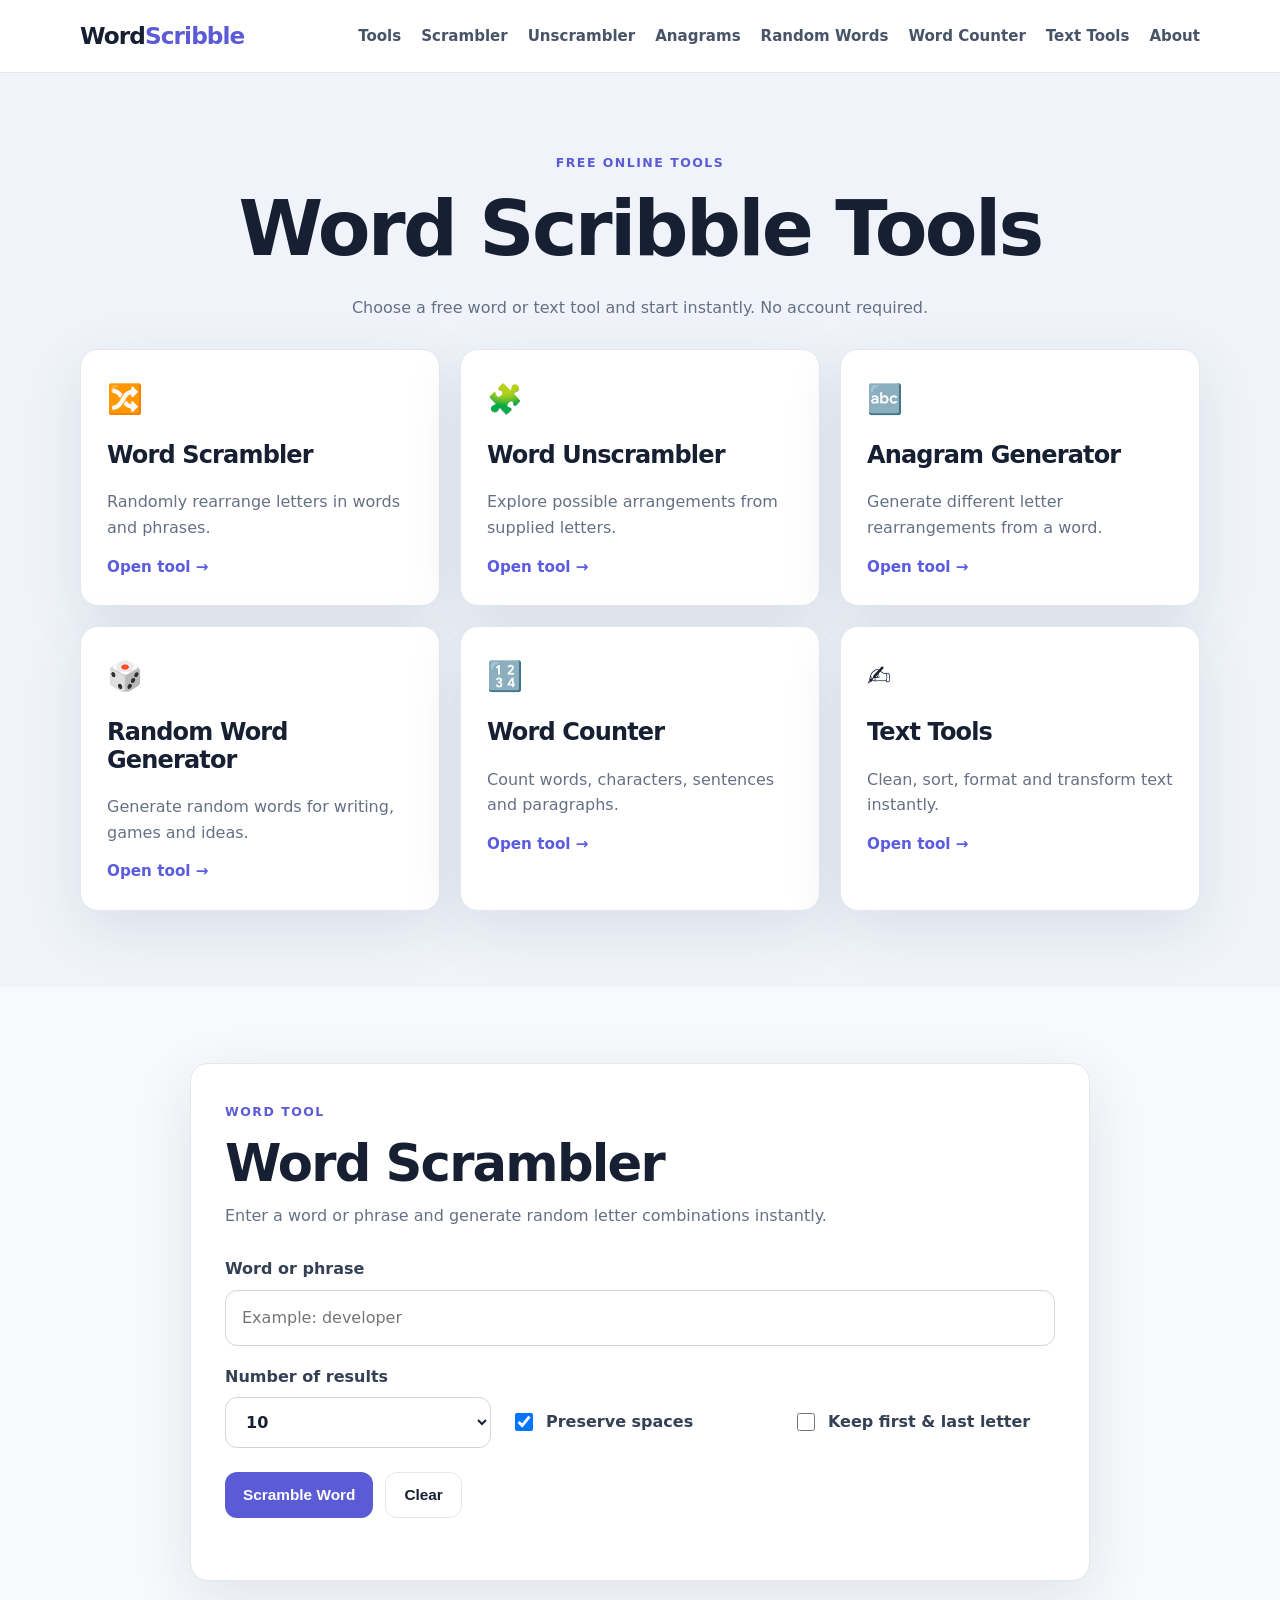
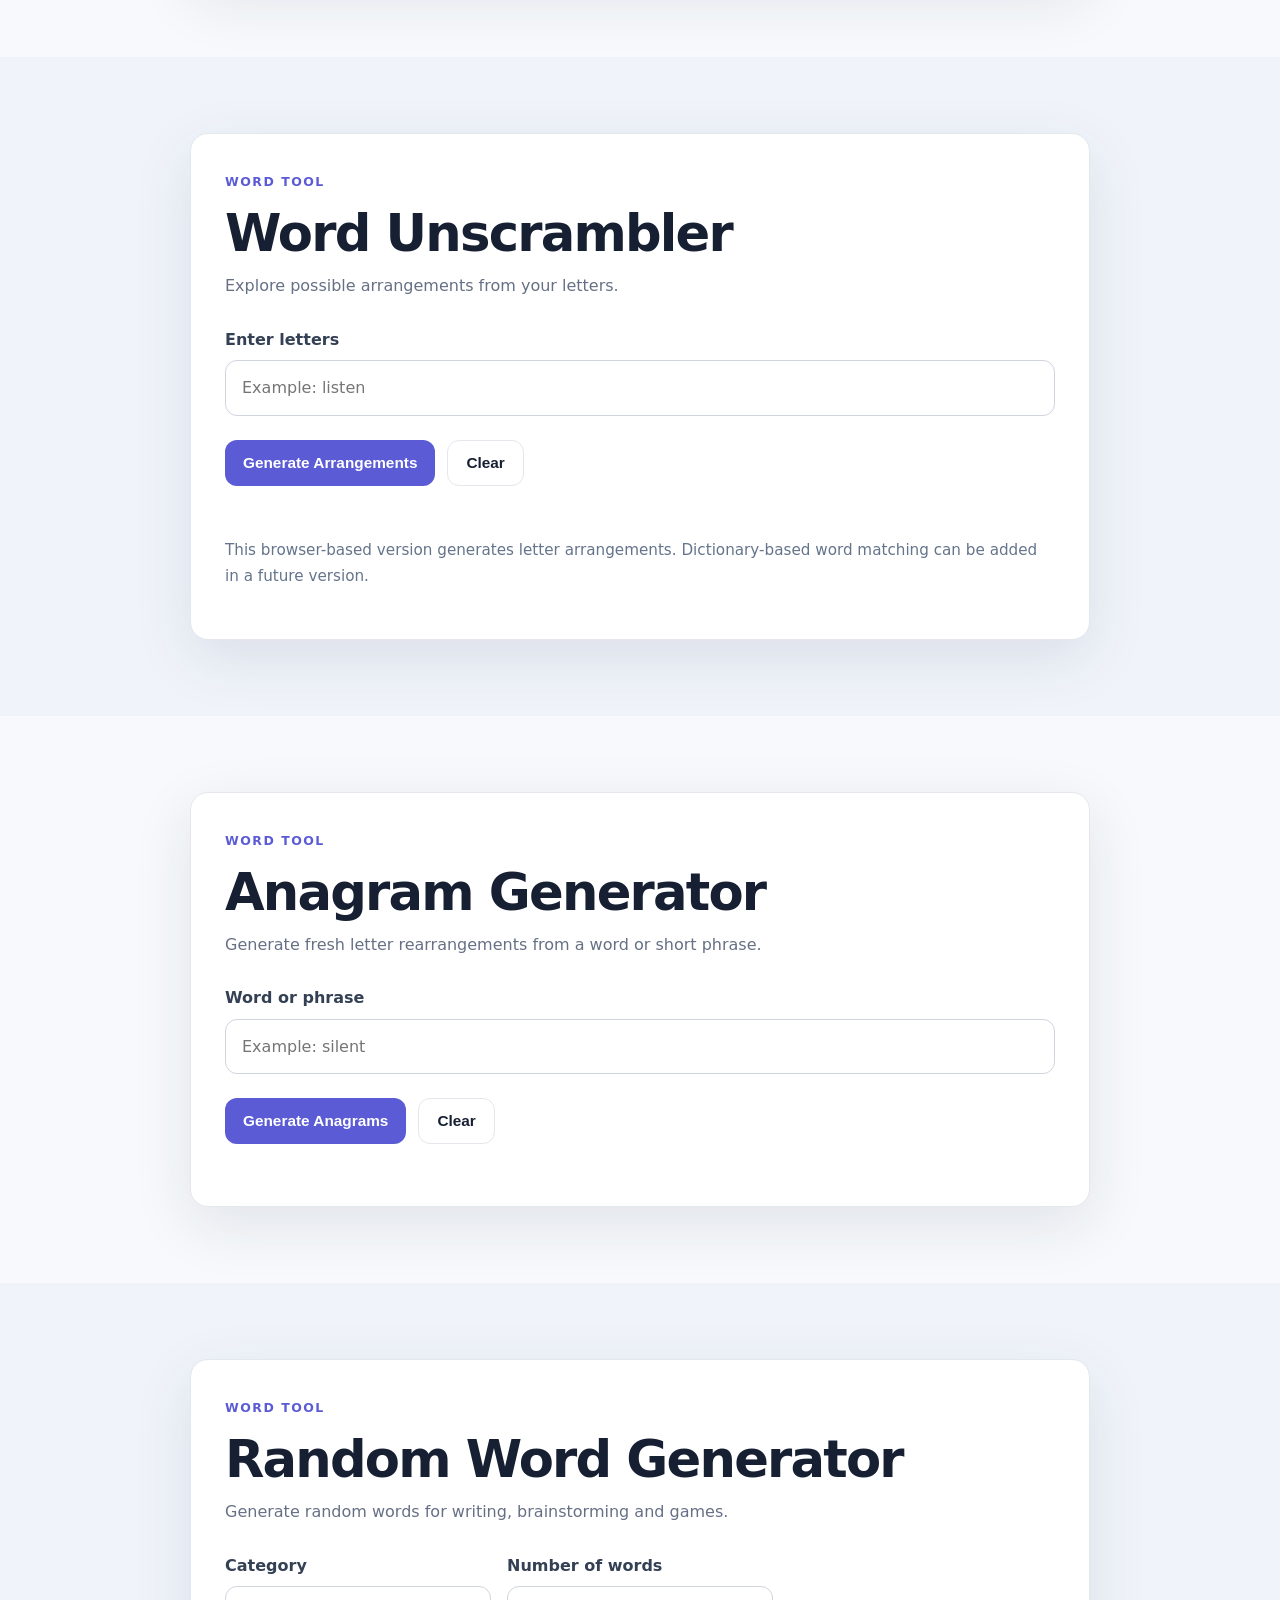
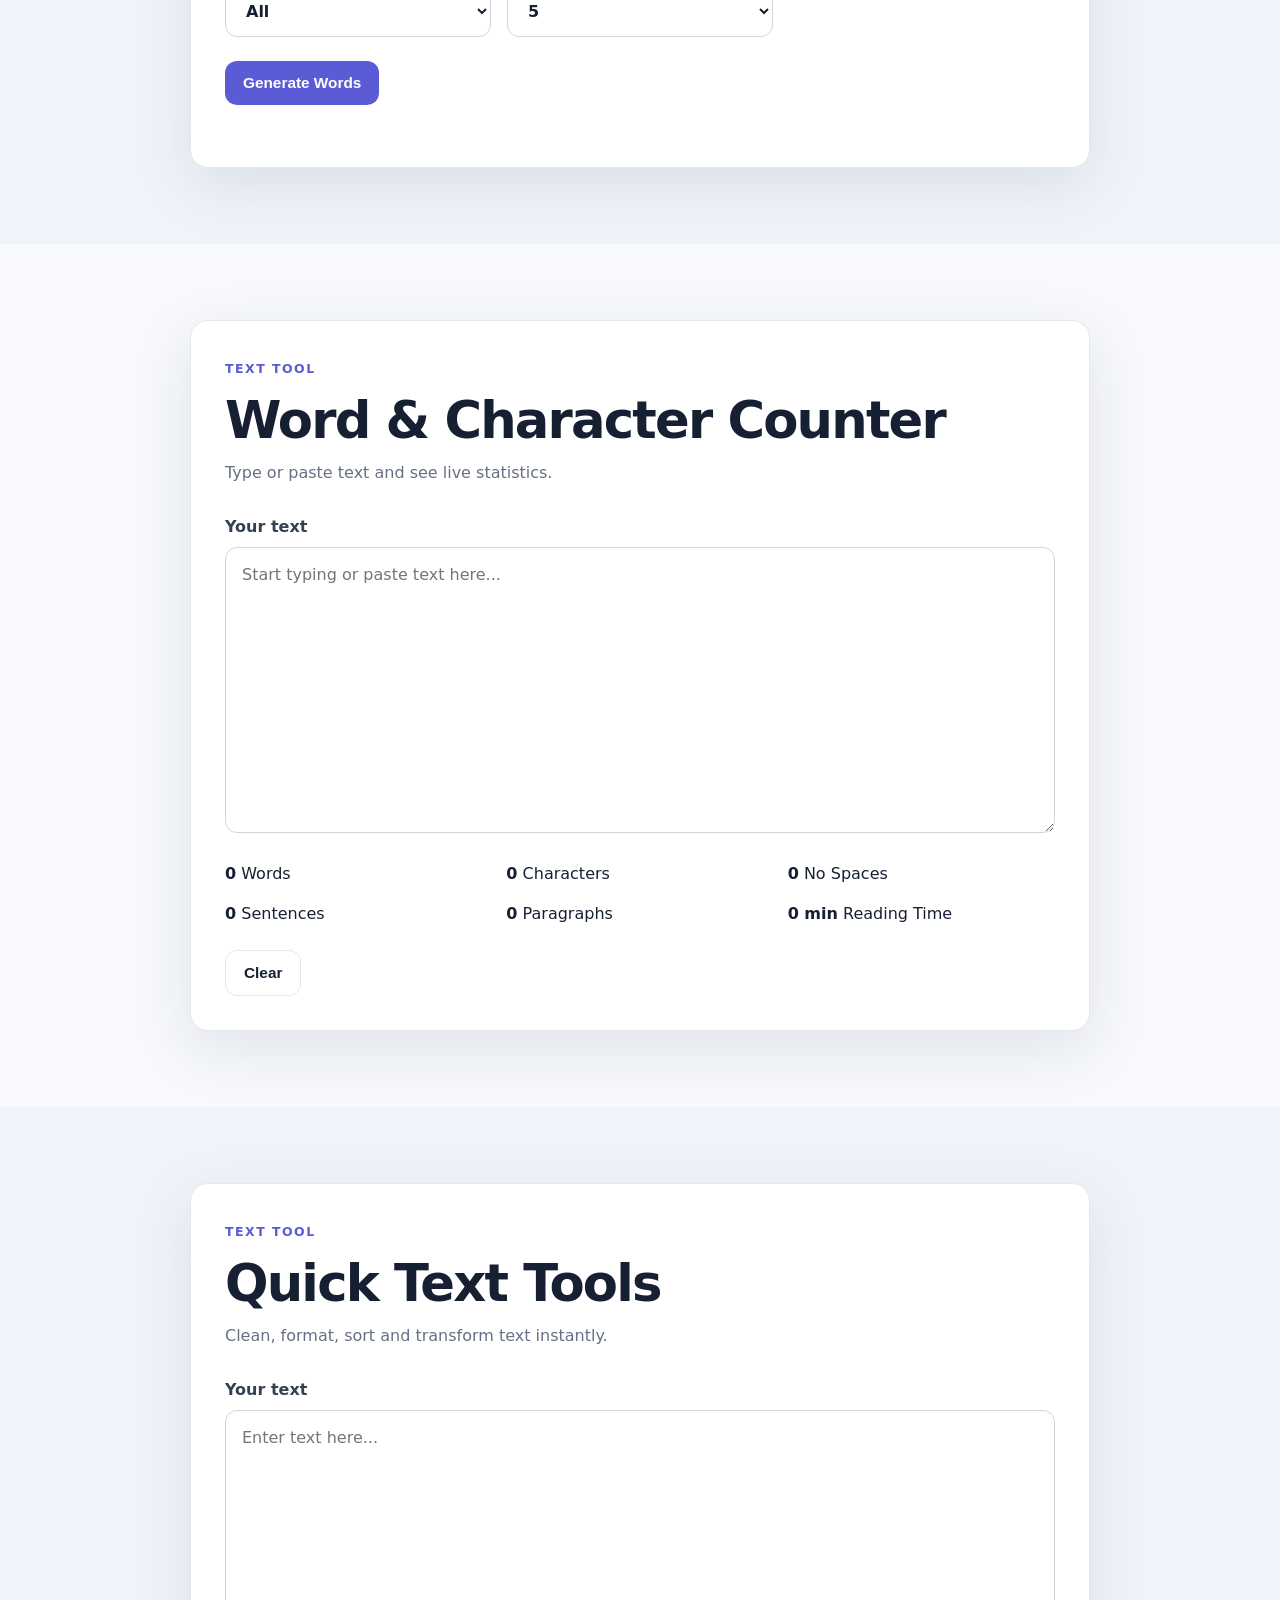
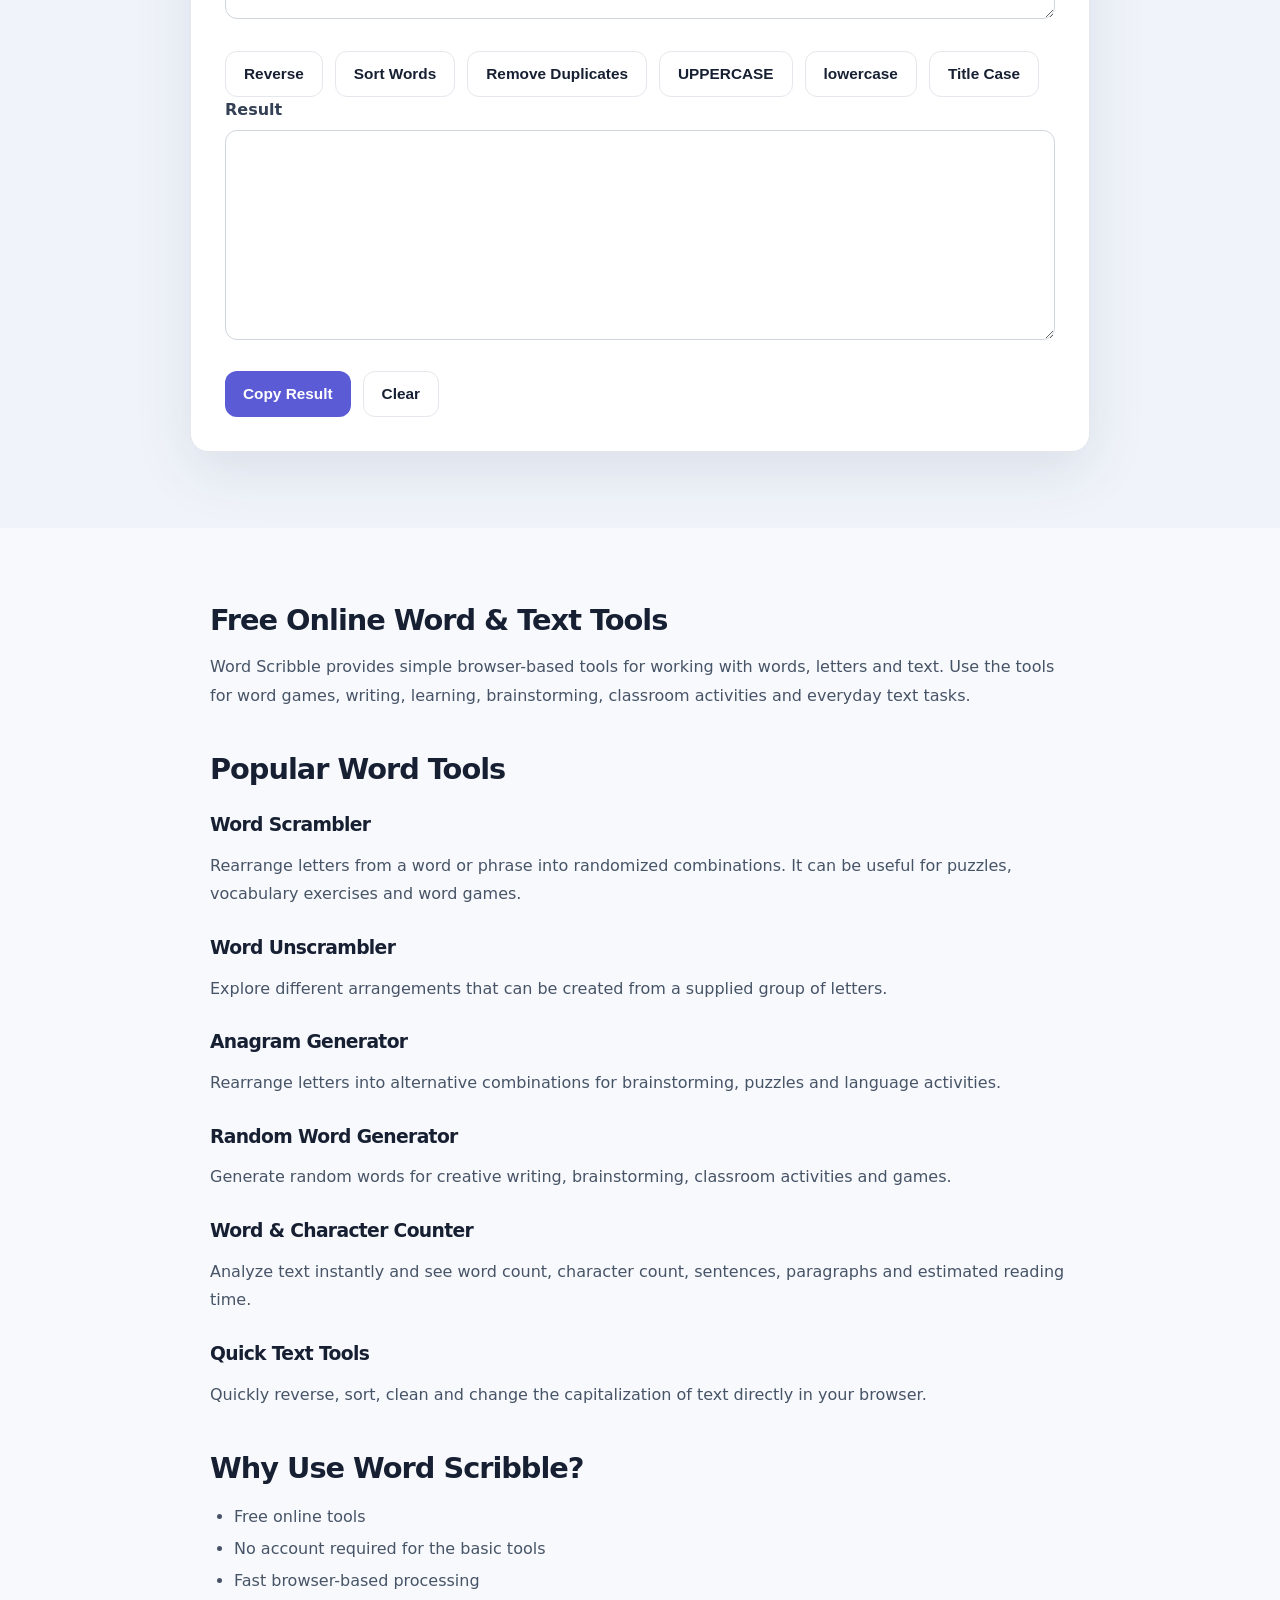
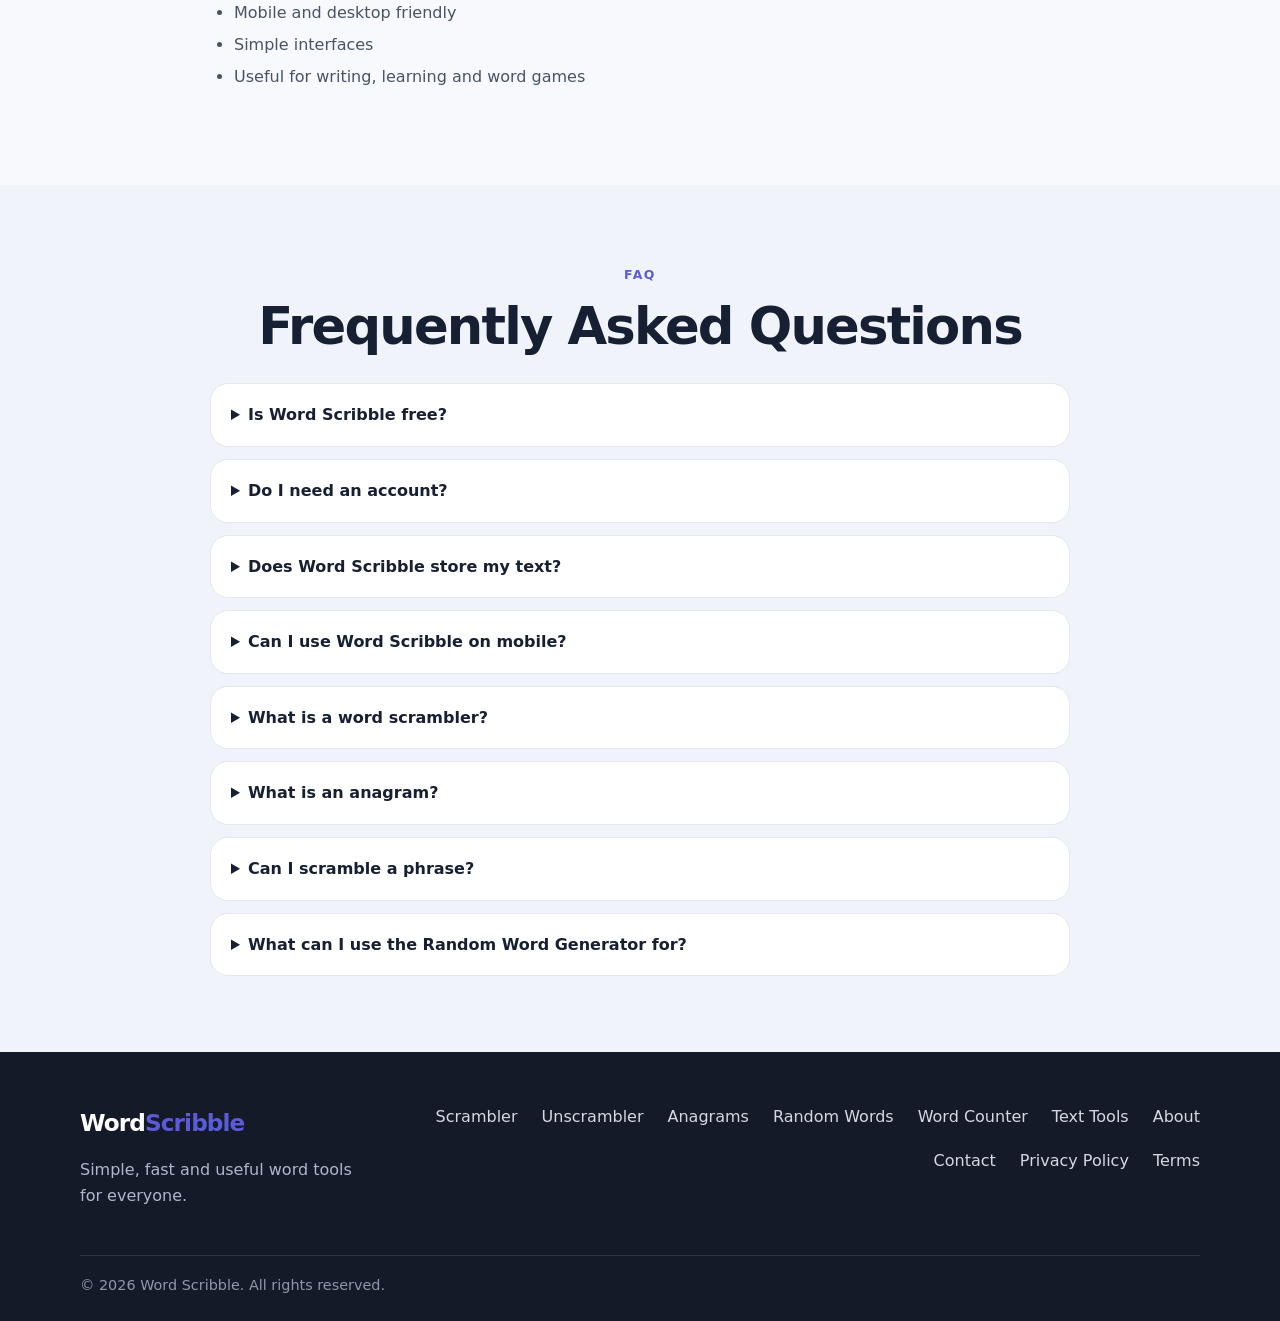
==== index.html @ 3305b9a5 "Update sitemap and SEO URLs" ====
<!DOCTYPE html>
<html lang="en">

<head>
    <meta charset="UTF-8">

    <meta name="viewport"
          content="width=device-width, initial-scale=1.0">

    <title>Word Scribble - Free Online Word & Text Tools</title>

    <meta name="description"
          content="Free online word and text tools including Word Scrambler, Word Unscrambler, Anagram Generator, Random Word Generator, Word Counter and Text Tools.">

    <meta name="keywords"
          content="word scrambler, word unscrambler, anagram generator, random word generator, word counter, character counter, text tools">

    <meta name="robots"
          content="index, follow">

    <link rel="canonical" href="https://wordscribble.pages.dev/about.html">

    <link rel="icon"
          href="assets/favicon.svg"
          type="image/svg+xml">

    <link rel="stylesheet"
          href="style.css">
</head>


<body>


<!-- ================= HEADER ================= -->

<header class="site-header">

    <div class="container nav-wrap">

        <a class="brand"
           href="index.html">
            Word<span>Scribble</span>
        </a>

        <button class="menu-toggle"
                aria-label="Toggle navigation"
                aria-expanded="false">
            ☰
        </button>

        <nav class="nav-links"
             aria-label="Main navigation">

            <a href="#tools">Tools</a>

            <a href="#scrambler">
                Scrambler
            </a>

            <a href="#unscrambler">
                Unscrambler
            </a>

            <a href="#anagram">
                Anagrams
            </a>

            <a href="#random">
                Random Words
            </a>

            <a href="#counter">
                Word Counter
            </a>

            <a href="#text-tools">
                Text Tools
            </a>

            <a href="about.html">
                About
            </a>

        </nav>

    </div>

</header>



<main>


<!-- ================= TOOLS DIRECTORY ================= -->

<section id="tools"
         class="section alt">

    <div class="container">

        <div class="section-heading centered">

            <span class="eyebrow">
                Free Online Tools
            </span>

            <h1>
                Word Scribble Tools
            </h1>

            <p>
                Choose a free word or text tool and start instantly.
                No account required.
            </p>

        </div>


        <div class="cards-grid">


            <!-- Word Scrambler -->

            <a class="feature-card"
               href="#scrambler">

                <div class="icon">
                    🔀
                </div>

                <h2>
                    Word Scrambler
                </h2>

                <p>
                    Randomly rearrange letters in words and phrases.
                </p>

                <span class="card-link">
                    Open tool →
                </span>

            </a>



            <!-- Word Unscrambler -->

            <a class="feature-card"
               href="#unscrambler">

                <div class="icon">
                    🧩
                </div>

                <h2>
                    Word Unscrambler
                </h2>

                <p>
                    Explore possible arrangements from supplied letters.
                </p>

                <span class="card-link">
                    Open tool →
                </span>

            </a>



            <!-- Anagram -->

            <a class="feature-card"
               href="#anagram">

                <div class="icon">
                    🔤
                </div>

                <h2>
                    Anagram Generator
                </h2>

                <p>
                    Generate different letter rearrangements from a word.
                </p>

                <span class="card-link">
                    Open tool →
                </span>

            </a>



            <!-- Random Words -->

            <a class="feature-card"
               href="#random">

                <div class="icon">
                    🎲
                </div>

                <h2>
                    Random Word Generator
                </h2>

                <p>
                    Generate random words for writing, games and ideas.
                </p>

                <span class="card-link">
                    Open tool →
                </span>

            </a>



            <!-- Word Counter -->

            <a class="feature-card"
               href="#counter">

                <div class="icon">
                    🔢
                </div>

                <h2>
                    Word Counter
                </h2>

                <p>
                    Count words, characters, sentences and paragraphs.
                </p>

                <span class="card-link">
                    Open tool →
                </span>

            </a>



            <!-- Text Tools -->

            <a class="feature-card"
               href="#text-tools">

                <div class="icon">
                    ✍️
                </div>

                <h2>
                    Text Tools
                </h2>

                <p>
                    Clean, sort, format and transform text instantly.
                </p>

                <span class="card-link">
                    Open tool →
                </span>

            </a>


        </div>

    </div>

</section>



<!-- ================= WORD SCRAMBLER ================= -->

<section id="scrambler"
         class="section">

    <div class="container">

        <div class="tool-card">


            <div class="section-heading">

                <span class="eyebrow">
                    Word Tool
                </span>

                <h2>
                    Word Scrambler
                </h2>

                <p>
                    Enter a word or phrase and generate random
                    letter combinations instantly.
                </p>

            </div>


            <label for="scrambleInput">
                Word or phrase
            </label>


            <input id="scrambleInput"
                   class="text-input"
                   type="text"
                   maxlength="80"
                   placeholder="Example: developer"
                   autocomplete="off">


            <div class="options-grid">


                <label>

                    Number of results

                    <select id="resultCount">

                        <option value="5">
                            5
                        </option>

                        <option value="10"
                                selected>
                            10
                        </option>

                        <option value="15">
                            15
                        </option>

                        <option value="20">
                            20
                        </option>

                    </select>

                </label>



                <label class="check-label">

                    <input id="preserveSpaces"
                           type="checkbox"
                           checked>

                    Preserve spaces

                </label>



                <label class="check-label">

                    <input id="preserveEnds"
                           type="checkbox">

                    Keep first & last letter

                </label>


            </div>


            <div class="button-row">

                <button id="scrambleBtn"
                        class="btn primary"
                        type="button">

                    Scramble Word

                </button>


                <button id="clearScrambleBtn"
                        class="btn secondary"
                        type="button">

                    Clear

                </button>

            </div>


            <div id="scrambleResults"
                 class="results"
                 aria-live="polite">
            </div>


        </div>

    </div>

</section>



<!-- ================= UNSCRAMBLER ================= -->

<section id="unscrambler"
         class="section alt">

    <div class="container">

        <div class="tool-card">


            <div class="section-heading">

                <span class="eyebrow">
                    Word Tool
                </span>

                <h2>
                    Word Unscrambler
                </h2>

                <p>
                    Explore possible arrangements from your letters.
                </p>

            </div>


            <label for="unscrambleInput">
                Enter letters
            </label>


            <input id="unscrambleInput"
                   class="text-input"
                   type="text"
                   maxlength="30"
                   placeholder="Example: listen"
                   autocomplete="off">


            <div class="button-row">

                <button id="unscrambleBtn"
                        class="btn primary"
                        type="button">

                    Generate Arrangements

                </button>


                <button id="clearUnscrambleBtn"
                        class="btn secondary"
                        type="button">

                    Clear

                </button>

            </div>


            <div id="unscrambleResults"
                 class="results"
                 aria-live="polite">
            </div>


            <p class="tool-note">
                This browser-based version generates letter arrangements.
                Dictionary-based word matching can be added in a future version.
            </p>


        </div>

    </div>

</section>



<!-- ================= ANAGRAM ================= -->

<section id="anagram"
         class="section">

    <div class="container">

        <div class="tool-card">


            <div class="section-heading">

                <span class="eyebrow">
                    Word Tool
                </span>

                <h2>
                    Anagram Generator
                </h2>

                <p>
                    Generate fresh letter rearrangements from
                    a word or short phrase.
                </p>

            </div>


            <label for="anagramInput">
                Word or phrase
            </label>


            <input id="anagramInput"
                   class="text-input"
                   type="text"
                   maxlength="40"
                   placeholder="Example: silent"
                   autocomplete="off">


            <div class="button-row">

                <button id="anagramBtn"
                        class="btn primary"
                        type="button">

                    Generate Anagrams

                </button>


                <button id="clearAnagramBtn"
                        class="btn secondary"
                        type="button">

                    Clear

                </button>

            </div>


            <div id="anagramResults"
                 class="results"
                 aria-live="polite">
            </div>


        </div>

    </div>

</section>



<!-- ================= RANDOM WORD ================= -->

<section id="random"
         class="section alt">

    <div class="container">

        <div class="tool-card">


            <div class="section-heading">

                <span class="eyebrow">
                    Word Tool
                </span>

                <h2>
                    Random Word Generator
                </h2>

                <p>
                    Generate random words for writing,
                    brainstorming and games.
                </p>

            </div>


            <div class="options-grid">


                <label>

                    Category

                    <select id="wordCategory">

                        <option value="all">
                            All
                        </option>

                        <option value="nouns">
                            Nouns
                        </option>

                        <option value="verbs">
                            Verbs
                        </option>

                        <option value="adjectives">
                            Adjectives
                        </option>

                    </select>

                </label>



                <label>

                    Number of words

                    <select id="randomWordCount">

                        <option value="1">
                            1
                        </option>

                        <option value="5"
                                selected>
                            5
                        </option>

                        <option value="10">
                            10
                        </option>

                        <option value="20">
                            20
                        </option>

                    </select>

                </label>


            </div>


            <div class="button-row">

                <button id="randomWordBtn"
                        class="btn primary"
                        type="button">

                    Generate Words

                </button>

            </div>


            <div id="randomWordResults"
                 class="results"
                 aria-live="polite">
            </div>


        </div>

    </div>

</section>



<!-- ================= WORD COUNTER ================= -->

<section id="counter"
         class="section">

    <div class="container">

        <div class="tool-card">


            <div class="section-heading">

                <span class="eyebrow">
                    Text Tool
                </span>

                <h2>
                    Word & Character Counter
                </h2>

                <p>
                    Type or paste text and see live statistics.
                </p>

            </div>


            <label for="counterInput">
                Your text
            </label>


            <textarea id="counterInput"
                      class="text-area"
                      rows="10"
                      placeholder="Start typing or paste text here..."></textarea>


            <div class="stats-grid">


                <div class="stat-card">

                    <strong id="wordCount">
                        0
                    </strong>

                    <span>
                        Words
                    </span>

                </div>



                <div class="stat-card">

                    <strong id="characterCount">
                        0
                    </strong>

                    <span>
                        Characters
                    </span>

                </div>



                <div class="stat-card">

                    <strong id="characterNoSpaceCount">
                        0
                    </strong>

                    <span>
                        No Spaces
                    </span>

                </div>



                <div class="stat-card">

                    <strong id="sentenceCount">
                        0
                    </strong>

                    <span>
                        Sentences
                    </span>

                </div>



                <div class="stat-card">

                    <strong id="paragraphCount">
                        0
                    </strong>

                    <span>
                        Paragraphs
                    </span>

                </div>



                <div class="stat-card">

                    <strong id="readingTime">
                        0 min
                    </strong>

                    <span>
                        Reading Time
                    </span>

                </div>


            </div>


            <div class="button-row">

                <button id="clearCounterBtn"
                        class="btn secondary"
                        type="button">

                    Clear

                </button>

            </div>


        </div>

    </div>

</section>



<!-- ================= TEXT TOOLS ================= -->

<section id="text-tools"
         class="section alt">

    <div class="container">

        <div class="tool-card">


            <div class="section-heading">

                <span class="eyebrow">
                    Text Tool
                </span>

                <h2>
                    Quick Text Tools
                </h2>

                <p>
                    Clean, format, sort and transform text instantly.
                </p>

            </div>


            <label for="textToolInput">
                Your text
            </label>


            <textarea id="textToolInput"
                      class="text-area"
                      rows="7"
                      placeholder="Enter text here..."></textarea>


            <div class="button-row text-tool-buttons">


                <button type="button"
                        class="btn secondary"
                        data-text-action="reverse">
                    Reverse
                </button>


                <button type="button"
                        class="btn secondary"
                        data-text-action="sort">
                    Sort Words
                </button>


                <button type="button"
                        class="btn secondary"
                        data-text-action="duplicates">
                    Remove Duplicates
                </button>


                <button type="button"
                        class="btn secondary"
                        data-text-action="uppercase">
                    UPPERCASE
                </button>


                <button type="button"
                        class="btn secondary"
                        data-text-action="lowercase">
                    lowercase
                </button>


                <button type="button"
                        class="btn secondary"
                        data-text-action="titlecase">
                    Title Case
                </button>


            </div>


            <label for="textToolOutput">
                Result
            </label>


            <textarea id="textToolOutput"
                      class="text-area"
                      rows="7"
                      readonly></textarea>


            <div class="button-row">


                <button id="copyTextResult"
                        class="btn primary"
                        type="button">

                    Copy Result

                </button>


                <button id="clearTextTools"
                        class="btn secondary"
                        type="button">

                    Clear

                </button>


            </div>


        </div>

    </div>

</section>



<!-- ================= SEO CONTENT ================= -->

<section class="section">

    <div class="container content-block">


        <h2>
            Free Online Word & Text Tools
        </h2>


        <p>
            Word Scribble provides simple browser-based tools for
            working with words, letters and text. Use the tools for
            word games, writing, learning, brainstorming, classroom
            activities and everyday text tasks.
        </p>


        <h2>
            Popular Word Tools
        </h2>


        <h3>
            Word Scrambler
        </h3>

        <p>
            Rearrange letters from a word or phrase into randomized
            combinations. It can be useful for puzzles, vocabulary
            exercises and word games.
        </p>


        <h3>
            Word Unscrambler
        </h3>

        <p>
            Explore different arrangements that can be created from
            a supplied group of letters.
        </p>


        <h3>
            Anagram Generator
        </h3>

        <p>
            Rearrange letters into alternative combinations for
            brainstorming, puzzles and language activities.
        </p>


        <h3>
            Random Word Generator
        </h3>

        <p>
            Generate random words for creative writing,
            brainstorming, classroom activities and games.
        </p>


        <h3>
            Word & Character Counter
        </h3>

        <p>
            Analyze text instantly and see word count, character
            count, sentences, paragraphs and estimated reading time.
        </p>


        <h3>
            Quick Text Tools
        </h3>

        <p>
            Quickly reverse, sort, clean and change the capitalization
            of text directly in your browser.
        </p>



        <h2>
            Why Use Word Scribble?
        </h2>


        <ul>

            <li>
                Free online tools
            </li>

            <li>
                No account required for the basic tools
            </li>

            <li>
                Fast browser-based processing
            </li>

            <li>
                Mobile and desktop friendly
            </li>

            <li>
                Simple interfaces
            </li>

            <li>
                Useful for writing, learning and word games
            </li>

        </ul>


    </div>

</section>



<!-- ================= FAQ ================= -->

<section class="section alt">

    <div class="container">


        <div class="section-heading centered">

            <span class="eyebrow">
                FAQ
            </span>

            <h2>
                Frequently Asked Questions
            </h2>

        </div>


        <div class="faq">


            <details>

                <summary>
                    Is Word Scribble free?
                </summary>

                <p>
                    Yes. Word Scribble's basic word and text tools
                    are free to use.
                </p>

            </details>



            <details>

                <summary>
                    Do I need an account?
                </summary>

                <p>
                    No. You can use the basic Word Scribble tools
                    without creating an account.
                </p>

            </details>



            <details>

                <summary>
                    Does Word Scribble store my text?
                </summary>

                <p>
                    The core tools are designed to process text
                    directly in your browser where possible.
                    See the Privacy Policy for additional information.
                </p>

            </details>



            <details>

                <summary>
                    Can I use Word Scribble on mobile?
                </summary>

                <p>
                    Yes. Word Scribble is designed to work on
                    modern phones, tablets and desktop browsers.
                </p>

            </details>



            <details>

                <summary>
                    What is a word scrambler?
                </summary>

                <p>
                    A word scrambler changes the order of letters
                    in a word or phrase to create new letter
                    combinations.
                </p>

            </details>



            <details>

                <summary>
                    What is an anagram?
                </summary>

                <p>
                    An anagram is created by rearranging the letters
                    of a word or phrase to produce another
                    arrangement using the same letters.
                </p>

            </details>



            <details>

                <summary>
                    Can I scramble a phrase?
                </summary>

                <p>
                    Yes. The Word Scrambler accepts short phrases
                    and includes an option to preserve spaces.
                </p>

            </details>



            <details>

                <summary>
                    What can I use the Random Word Generator for?
                </summary>

                <p>
                    Random words can be useful for creative writing,
                    brainstorming, games, classroom exercises and
                    vocabulary activities.
                </p>

            </details>


        </div>

    </div>

</section>


</main>



<!-- ================= FOOTER ================= -->

<footer class="site-footer">

    <div class="container footer-grid">


        <div>

            <a class="brand footer-brand"
               href="index.html">

                Word<span>Scribble</span>

            </a>

            <p>
                Simple, fast and useful word tools for everyone.
            </p>

        </div>



        <div class="footer-links">

            <a href="#scrambler">
                Scrambler
            </a>

            <a href="#unscrambler">
                Unscrambler
            </a>

            <a href="#anagram">
                Anagrams
            </a>

            <a href="#random">
                Random Words
            </a>

            <a href="#counter">
                Word Counter
            </a>

            <a href="#text-tools">
                Text Tools
            </a>

            <a href="about.html">
                About
            </a>

            <a href="contact.html">
                Contact
            </a>

            <a href="privacy-policy.html">
                Privacy Policy
            </a>

            <a href="terms.html">
                Terms
            </a>

        </div>


    </div>


    <div class="container copyright">

        © 2026 Word Scribble. All rights reserved.

    </div>

</footer>



<!-- ================= JAVASCRIPT ================= -->

<script src="script.js"></script>


</body>

</html>
---- style.css ----
:root{
  --bg:#f7f9fc;
  --surface:#ffffff;
  --surface-2:#eef3ff;
  --text:#172033;
  --muted:#667085;
  --primary:#5b5bd6;
  --primary-dark:#4343b8;
  --accent:#2bb6a8;
  --border:#e4e7ec;
  --shadow:0 18px 60px rgba(34,43,69,.10);
  --radius:18px;
  --max:1120px;
}
*{box-sizing:border-box}
html{scroll-behavior:smooth}
body{
  margin:0;
  font-family:Inter,ui-sans-serif,system-ui,-apple-system,BlinkMacSystemFont,"Segoe UI",sans-serif;
  color:var(--text);
  background:var(--bg);
  line-height:1.6;
}
a{color:inherit}
.container{width:min(var(--max),calc(100% - 32px));margin:auto}
.site-header{
  position:sticky;top:0;z-index:50;
  background:rgba(255,255,255,.92);
  backdrop-filter:blur(14px);
  border-bottom:1px solid var(--border);
}
.nav-wrap{min-height:72px;display:flex;align-items:center;justify-content:space-between;gap:24px}
.brand{text-decoration:none;font-weight:900;font-size:1.45rem;letter-spacing:-.04em}
.brand span{color:var(--primary)}
.nav-links{display:flex;align-items:center;gap:20px}
.nav-links a{text-decoration:none;color:#475467;font-weight:600;font-size:.94rem}
.nav-links a:hover,.nav-links a.active{color:var(--primary)}
.menu-toggle{display:none;border:0;background:transparent;font-size:1.7rem}
.hero{
  background:
    radial-gradient(circle at 15% 15%,rgba(91,91,214,.15),transparent 30%),
    radial-gradient(circle at 85% 20%,rgba(43,182,168,.14),transparent 24%),
    linear-gradient(180deg,#fff 0%,#f7f9fc 100%);
  padding:88px 0 72px;
}
.hero-grid{display:grid;grid-template-columns:1.25fr .75fr;gap:64px;align-items:center}
.eyebrow{
  display:inline-block;
  font-size:.78rem;font-weight:800;text-transform:uppercase;letter-spacing:.12em;
  color:var(--primary);margin-bottom:12px
}
h1,h2,h3{line-height:1.15;letter-spacing:-.035em}
h1{font-size:clamp(2.7rem,6vw,5.3rem);margin:0 0 22px}
.hero p{font-size:1.16rem;max-width:700px;color:var(--muted)}
.hero-actions,.button-row{display:flex;gap:12px;flex-wrap:wrap;margin-top:24px}
.btn{
  appearance:none;border:0;border-radius:12px;padding:13px 18px;
  font-weight:800;font-size:.96rem;text-decoration:none;cursor:pointer;
  display:inline-flex;align-items:center;justify-content:center;transition:.2s ease
}
.btn.primary{background:var(--primary);color:white}
.btn.primary:hover{background:var(--primary-dark);transform:translateY(-1px)}
.btn.secondary{background:white;color:var(--text);border:1px solid var(--border)}
.btn.secondary:hover{background:#f9fafb}
.hero-card,.tool-card,.feature-card,.faq details{
  background:var(--surface);border:1px solid var(--border);border-radius:var(--radius);box-shadow:var(--shadow)
}
.hero-card{padding:26px;transform:rotate(2deg)}
.mini-card{padding:24px;border:2px dashed #cfd5ff;border-radius:14px;text-align:center;display:grid;gap:10px}
.mini-card strong{font-size:1.5rem}
.mini-card span:not(.mini-label){padding:8px;border-radius:10px;background:var(--surface-2)}
.mini-label{font-size:.75rem;text-transform:uppercase;font-weight:800;color:var(--muted)}
.arrow{font-size:1.4rem;color:var(--primary)}
.section{padding:76px 0}
.section.alt{background:#f0f4fa}
.section-heading{margin-bottom:28px}
.section-heading.centered,.centered{text-align:center}
.section-heading h2{font-size:clamp(2rem,4vw,3.2rem);margin:0 0 10px}
.section-heading p{color:var(--muted);margin:0}
.tool-card{padding:34px;max-width:900px;margin:auto}
label{font-weight:750;color:#344054}
.text-input,.text-area,select{
  width:100%;margin-top:8px;border:1px solid #d0d5dd;border-radius:12px;background:#fff;
  padding:14px 16px;font:inherit;color:var(--text);outline:none
}
.text-input:focus,.text-area:focus,select:focus{border-color:var(--primary);box-shadow:0 0 0 4px rgba(91,91,214,.10)}
.options-grid{display:grid;grid-template-columns:1fr 1fr 1fr;gap:16px;margin-top:18px;align-items:end}
.check-label{display:flex;gap:10px;align-items:center;min-height:52px;padding:0 4px}
.check-label input{width:18px;height:18px}
.results{margin-top:26px;display:grid;gap:10px}
.result-item{
  display:flex;justify-content:space-between;align-items:center;gap:12px;
  padding:12px 14px;border:1px solid var(--border);border-radius:12px;background:#fbfcff
}
.result-item button{border:0;background:#eef0ff;color:var(--primary);font-weight:800;border-radius:8px;padding:7px 10px;cursor:pointer}
.cards-grid{display:grid;grid-template-columns:repeat(3,1fr);gap:20px}
.feature-card{text-decoration:none;padding:26px;transition:.2s ease}
.feature-card:hover{transform:translateY(-4px);border-color:#cbd1ff}
.feature-card .icon{font-size:1.8rem}
.feature-card h3{margin:14px 0 8px;font-size:1.25rem}
.feature-card p{margin:0;color:var(--muted)}
.content-block{max-width:860px}
.content-block h2{font-size:1.8rem;margin-top:34px}
.content-block p,.content-block li{color:#475467}
.faq{max-width:860px;margin:auto;display:grid;gap:12px}
.faq details{padding:18px 20px;box-shadow:none}
.faq summary{font-weight:800;cursor:pointer}
.faq p{color:var(--muted)}
.page-hero{padding:64px 0 30px;background:linear-gradient(180deg,#fff,#f7f9fc)}
.page-hero h1{font-size:clamp(2.4rem,5vw,4.3rem);margin:0 0 16px}
.page-hero p{max-width:720px;color:var(--muted);font-size:1.08rem}
.stats-grid{display:grid;grid-template-columns:repeat(3,1fr);gap:14px;margin-top:20px}
.stat{background:#f8f9ff;border:1px solid var(--border);border-radius:14px;padding:18px;text-align:center}
.stat strong{display:block;font-size:1.7rem;color:var(--primary)}
.stat span{font-size:.86rem;color:var(--muted)}
.note{font-size:.9rem;color:var(--muted);margin-top:18px}
.chips{display:flex;flex-wrap:wrap;gap:10px}
.chips .result-item{display:block;font-weight:800}
.wrap{flex-wrap:wrap}
.legal{padding-bottom:20px}
.site-footer{background:#151a28;color:#e6eaf2;padding:52px 0 24px;margin-top:0}
.footer-grid{display:flex;justify-content:space-between;gap:30px}
.footer-brand{color:#fff}
.site-footer p{color:#aeb8ca}
.footer-links{display:flex;gap:18px;flex-wrap:wrap;align-content:flex-start}
.footer-links a{color:#d4d8e1;text-decoration:none}
.copyright{border-top:1px solid #2c3448;margin-top:30px;padding-top:18px;color:#8f98aa;font-size:.9rem}
.not-found{min-height:100vh;display:grid;place-items:center}
.big-404{font-size:clamp(5rem,20vw,12rem);font-weight:950;color:var(--primary);line-height:1}
@media (max-width:900px){
  .hero-grid{grid-template-columns:1fr}
  .hero-card{max-width:520px}
  .cards-grid{grid-template-columns:repeat(2,1fr)}
  .options-grid{grid-template-columns:1fr}
  .nav-links{
    display:none;position:absolute;left:16px;right:16px;top:72px;background:white;
    border:1px solid var(--border);border-radius:14px;padding:16px;box-shadow:var(--shadow);
    flex-direction:column;align-items:flex-start
  }
  .nav-links.open{display:flex}
  .menu-toggle{display:block}
}
@media (max-width:620px){
  .hero{padding-top:60px}
  h1{font-size:2.65rem}
  .section{padding:54px 0}
  .tool-card{padding:22px}
  .cards-grid,.stats-grid{grid-template-columns:1fr}
  .footer-grid{flex-direction:column}
}
/* =========================================
   WORD SCRIBBLE ENHANCEMENTS
========================================= */

html {
    scroll-behavior: smooth;
    scroll-padding-top: 90px;
}


/* Sticky navigation */

.site-header {
    position: sticky;
    top: 0;
    z-index: 1000;
    background: rgba(255, 255, 255, 0.97);
    backdrop-filter: blur(12px);
}


/* Tool cards */

.feature-card {
    position: relative;
    transition:
        transform 0.2s ease,
        box-shadow 0.2s ease,
        border-color 0.2s ease;
}

.feature-card:hover {
    transform: translateY(-4px);
    box-shadow: 0 16px 40px rgba(15, 23, 42, 0.10);
}

.feature-card:focus-visible {
    outline: 3px solid #5b5ce2;
    outline-offset: 4px;
}


/* Open tool link */

.card-link {
    display: inline-block;
    margin-top: 14px;
    color: #5b5ce2;
    font-weight: 700;
    font-size: 0.95rem;
}


/* Tool note */

.tool-note {
    margin-top: 24px;
    color: #64748b;
    font-size: 0.95rem;
    line-height: 1.7;
}


/* Text tool buttons */

.text-tool-buttons {
    flex-wrap: wrap;
}


/* Content */

.content-block h2 {
    margin-top: 42px;
    margin-bottom: 14px;
}

.content-block h2:first-child {
    margin-top: 0;
}

.content-block h3 {
    margin-top: 28px;
    margin-bottom: 8px;
}

.content-block p {
    line-height: 1.8;
}

.content-block ul {
    padding-left: 24px;
    line-height: 2;
}


/* Better FAQ */

.faq details {
    transition:
        box-shadow 0.2s ease,
        transform 0.2s ease;
}

.faq details:hover {
    box-shadow: 0 8px 25px rgba(15, 23, 42, 0.06);
}

.faq details[open] {
    box-shadow: 0 8px 25px rgba(15, 23, 42, 0.07);
}


/* Footer links */

.footer-links {
    display: flex;
    flex-wrap: wrap;
    justify-content: flex-end;
    gap: 18px 24px;
}


/* Mobile */

@media (max-width: 768px) {

    .section-heading h1 {
        font-size: 2.5rem;
    }

    .section-heading h2 {
        font-size: 2rem;
    }

    .tool-card {
        padding: 28px 20px;
    }

    .footer-links {
        justify-content: flex-start;
    }

    .card-link {
        margin-top: 10px;
    }
}
/* =========================================
   TOOL RESULT STYLES
========================================= */

.results {
    margin-top: 28px;
}

.result-list {
    display: flex;
    flex-wrap: wrap;
    gap: 12px;
}

.result-chip {
    border: 1px solid #dfe3ee;
    background: #f7f8ff;
    color: #172033;

    padding: 12px 18px;

    border-radius: 12px;

    font: inherit;
    font-weight: 700;

    cursor: pointer;

    transition:
        transform 0.15s ease,
        border-color 0.15s ease,
        background 0.15s ease;
}

.result-chip:hover {
    transform: translateY(-2px);
    border-color: #5b5ce2;
    background: #f0f0ff;
}

.result-chip:focus-visible {
    outline: 3px solid rgba(91, 92, 226, 0.25);
    outline-offset: 2px;
}

.result-message {
    padding: 15px 18px;
    border-radius: 12px;

    background: #f7f8ff;
    border: 1px solid #dfe3ee;

    color: #475569;
    line-height: 1.6;
}

.result-message.error {
    background: #fff7f7;
    border-color: #fecaca;
    color: #b91c1c;
}


/* =========================================
   MOBILE NAV
========================================= */

.menu-toggle {
    display: none;

    border: 0;
    background: transparent;

    font-size: 1.7rem;
    cursor: pointer;
}


/* =========================================
   MOBILE IMPROVEMENTS
========================================= */

@media (max-width: 900px) {

    .menu-toggle {
        display: block;
    }

    .nav-wrap {
        position: relative;
    }

    .nav-links {
        display: none;

        position: absolute;

        top: calc(100% + 18px);
        left: 0;
        right: 0;

        padding: 18px;

        background: #ffffff;

        border: 1px solid #e2e8f0;
        border-radius: 16px;

        box-shadow:
            0 18px 45px
            rgba(15, 23, 42, 0.12);

        flex-direction: column;
        align-items: stretch;

        z-index: 1000;
    }

    .nav-links.open {
        display: flex;
    }

    .nav-links a {
        padding: 10px 12px;
        border-radius: 8px;
    }

    .nav-links a:hover {
        background: #f7f8ff;
    }

}


/* =========================================
   SMALL MOBILE
========================================= */

@media (max-width: 600px) {

    .result-chip {
        width: 100%;
        text-align: left;
    }

    .stats-grid {
        grid-template-columns: 1fr 1fr;
    }

    .button-row .btn {
        width: 100%;
    }

}
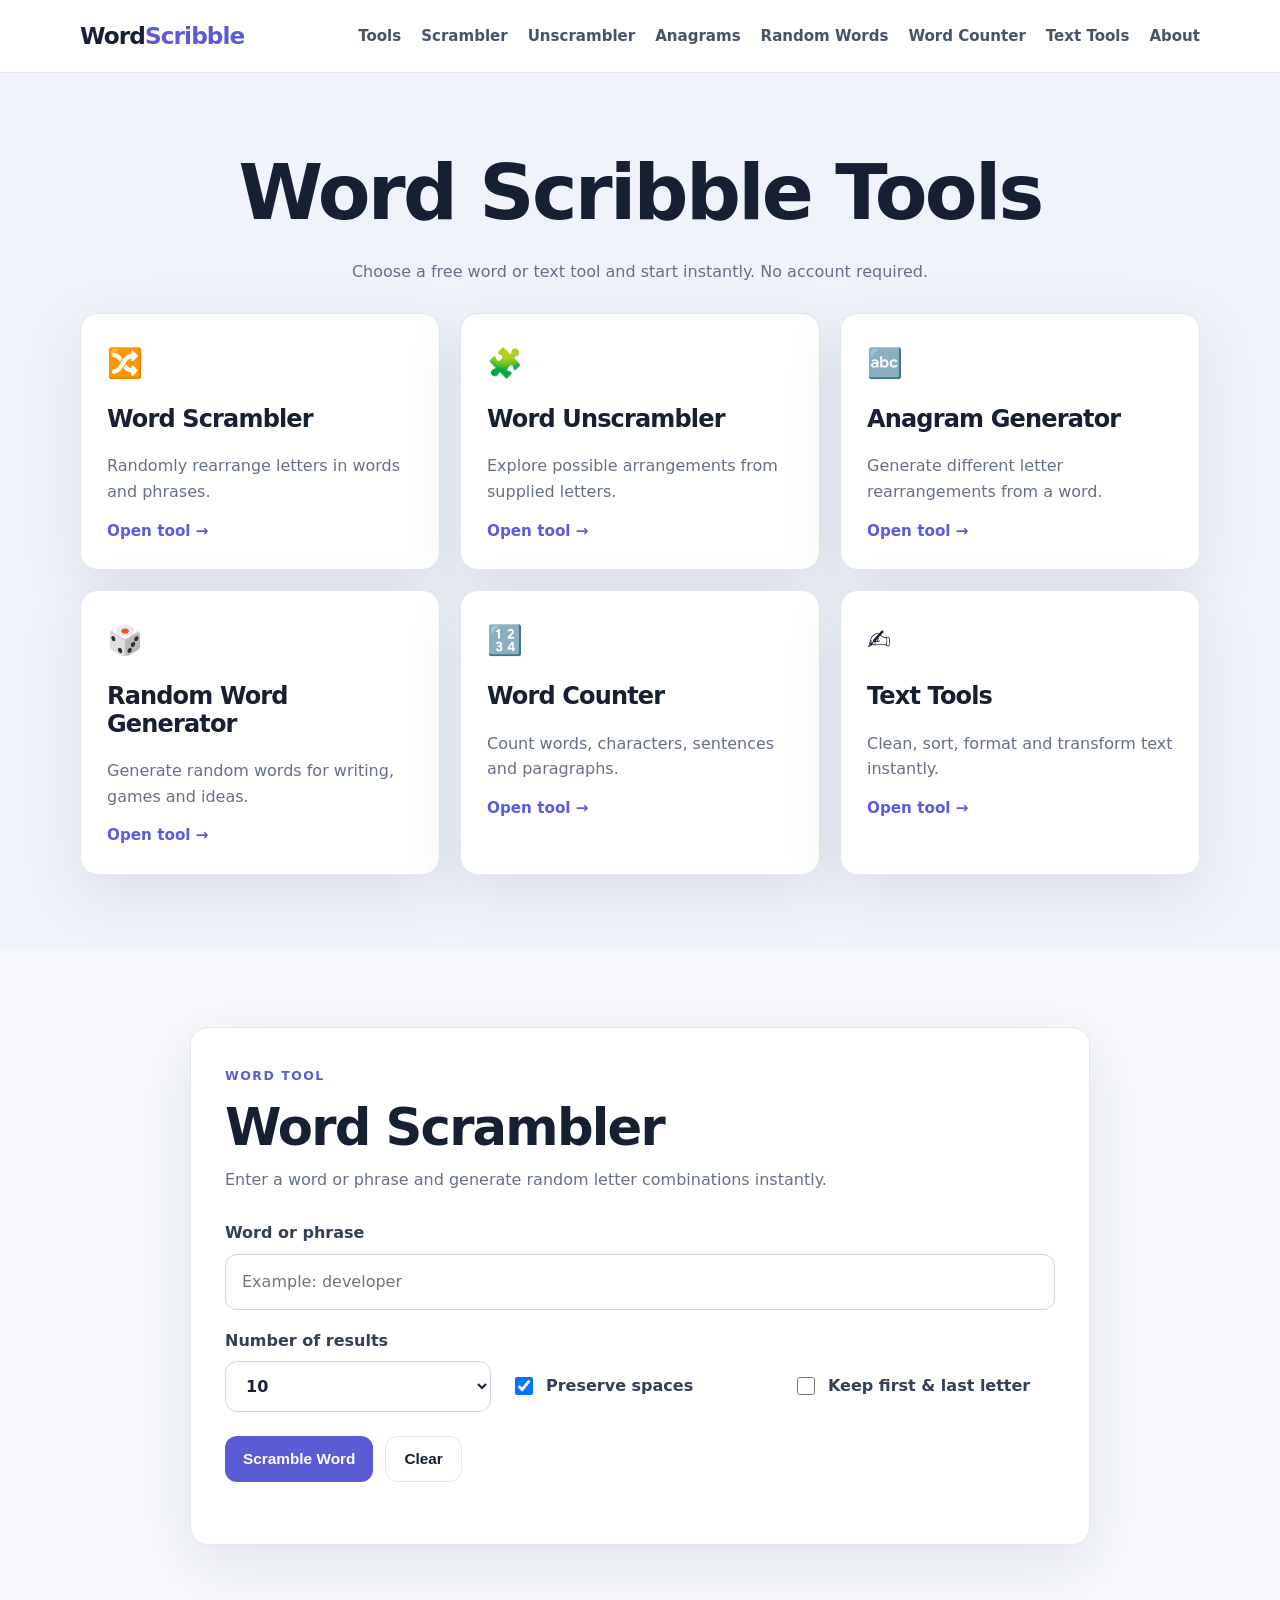
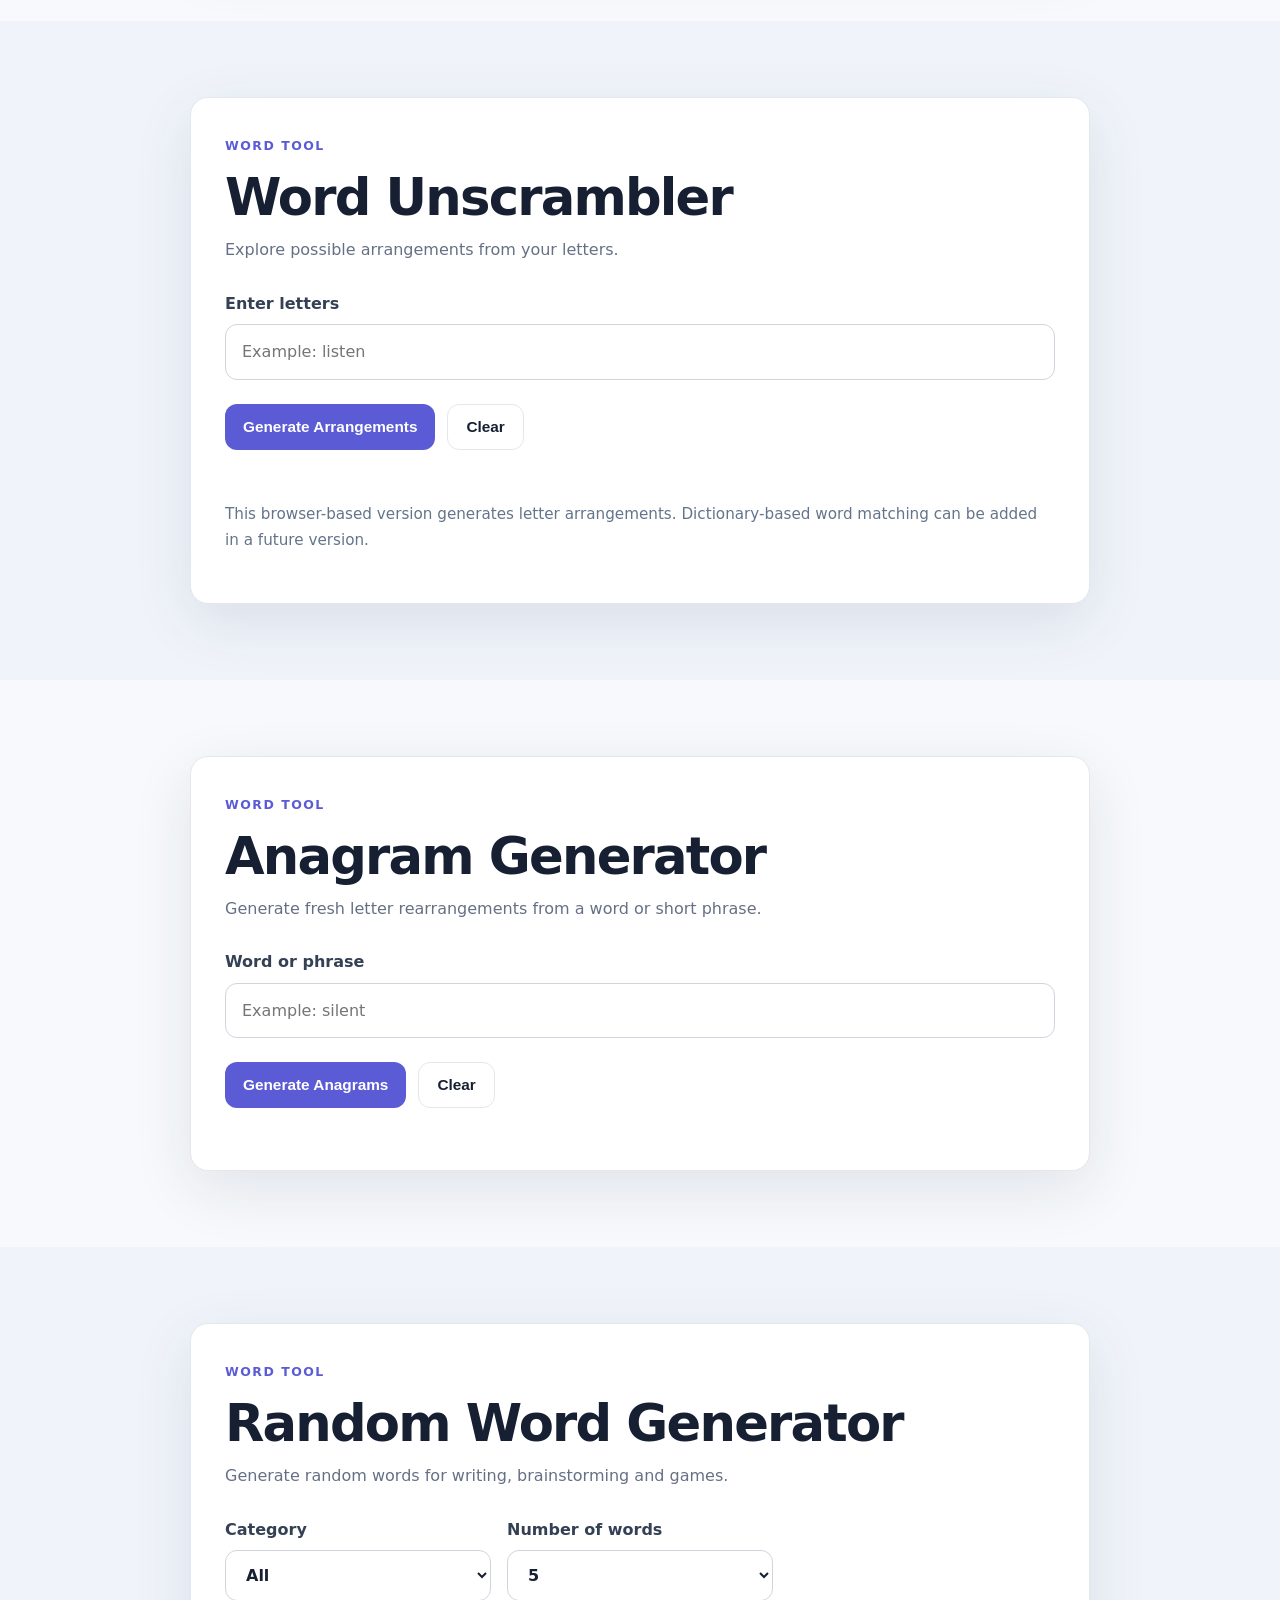
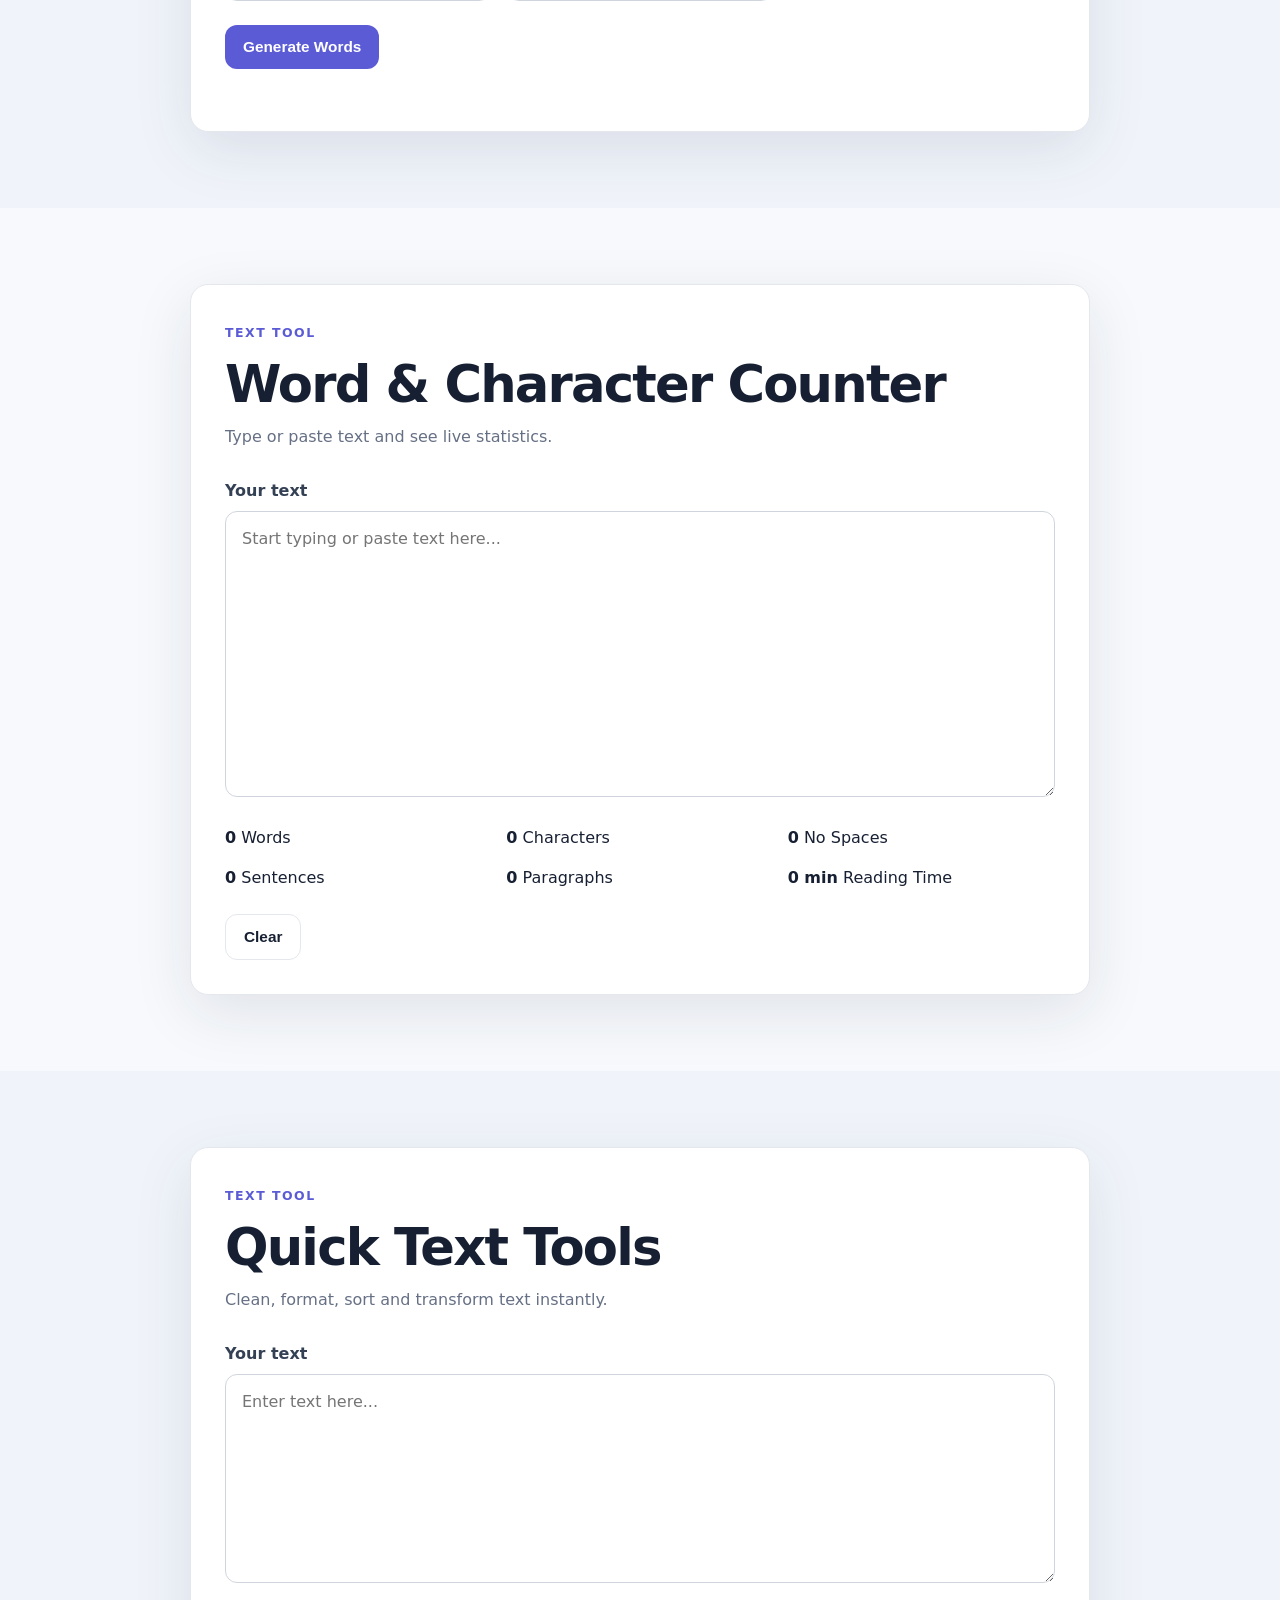
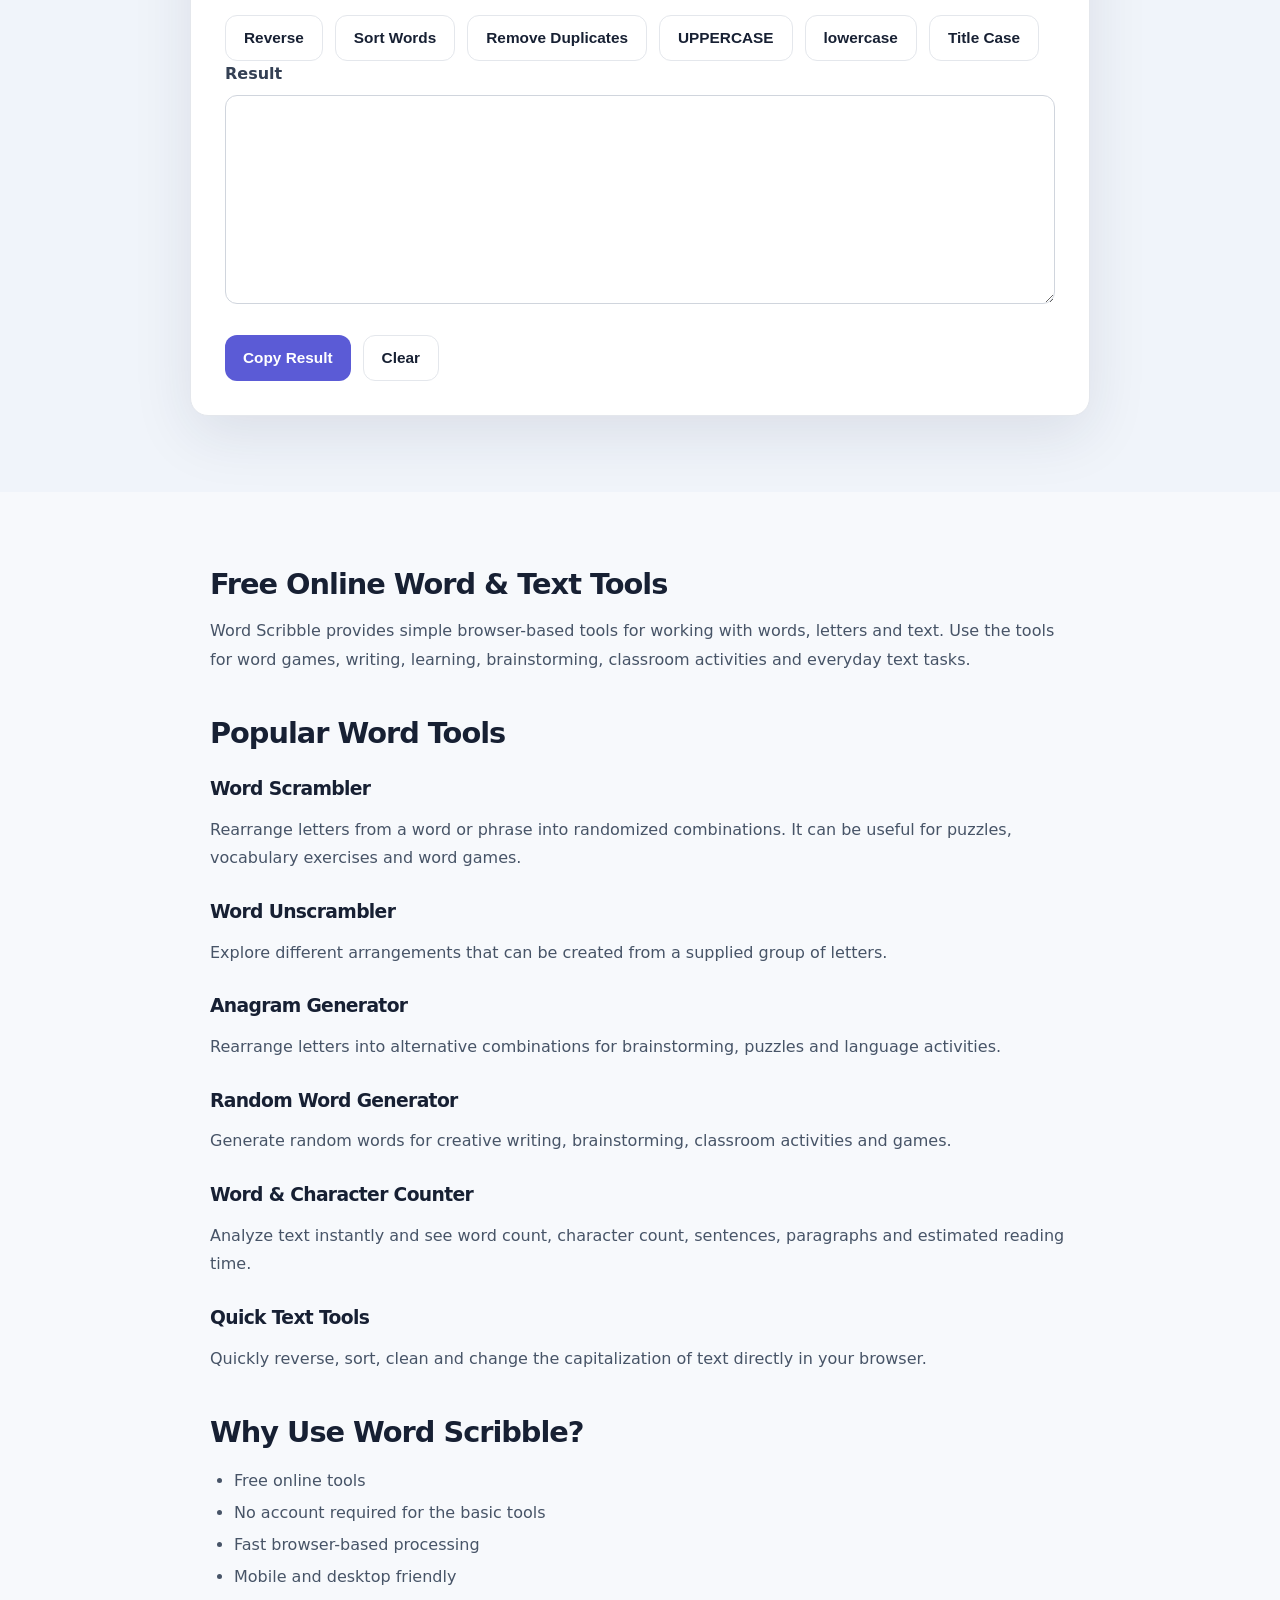
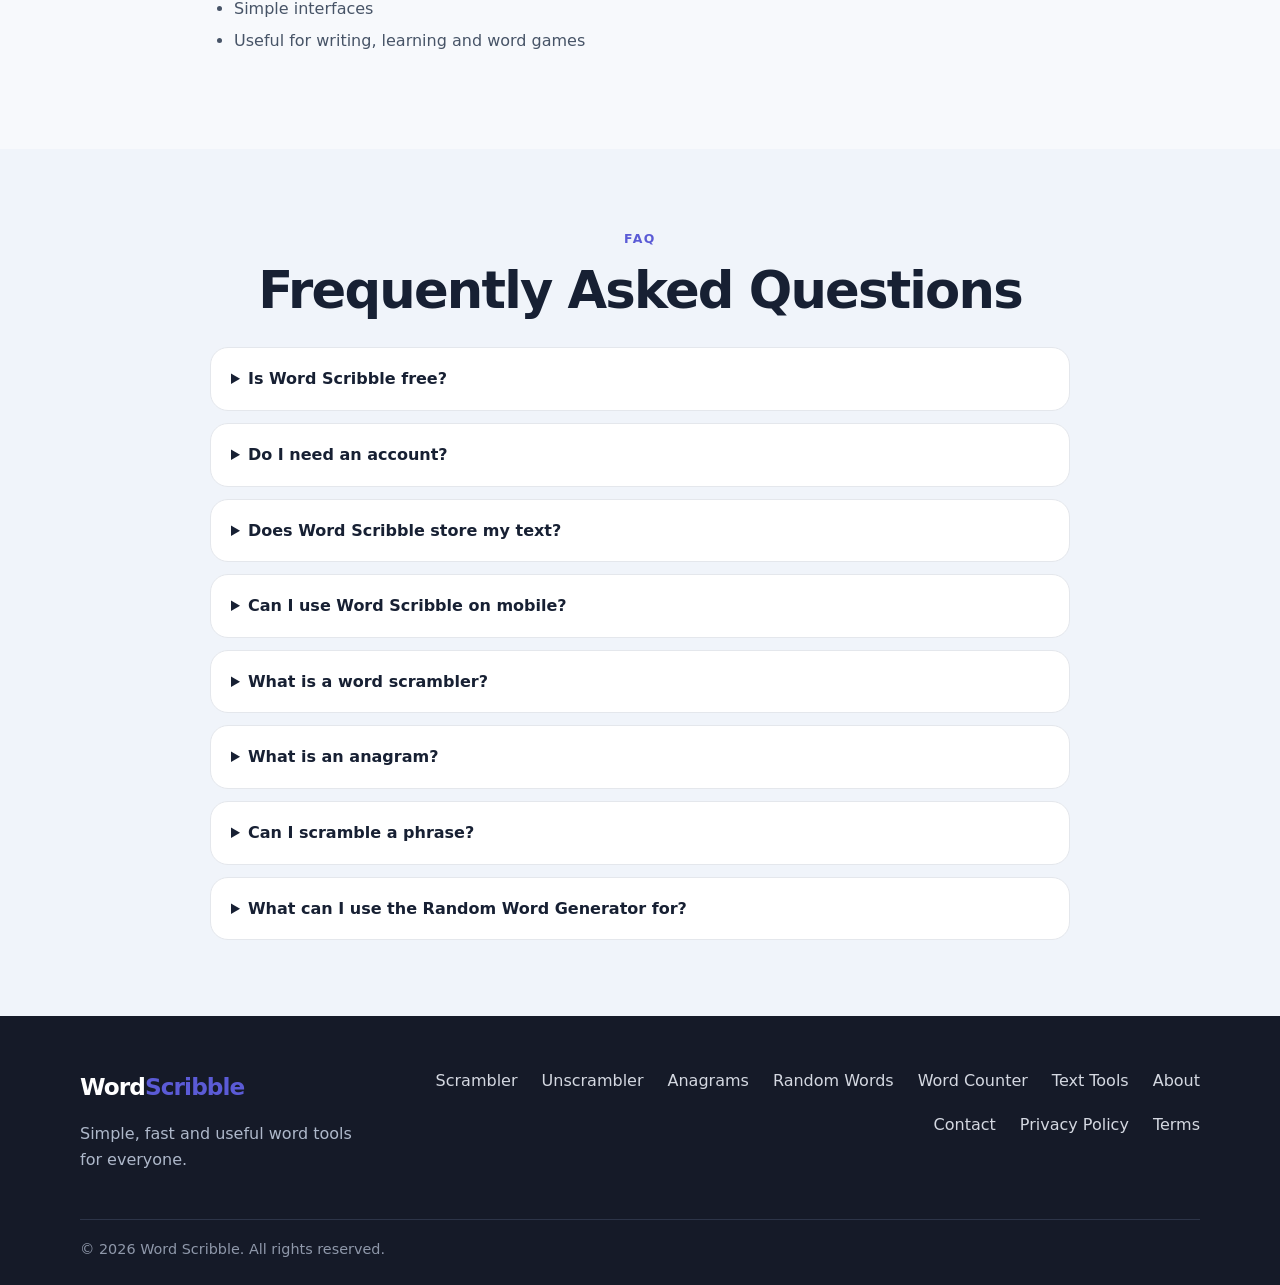
==== commit fb9fecfc: "update index file" ====
--- a/index.html
+++ b/index.html
@@ -101,10 +101,6 @@
     <div class="container">
 
         <div class="section-heading centered">
-
-            <span class="eyebrow">
-                Free Online Tools
-            </span>
 
             <h1>
                 Word Scribble Tools
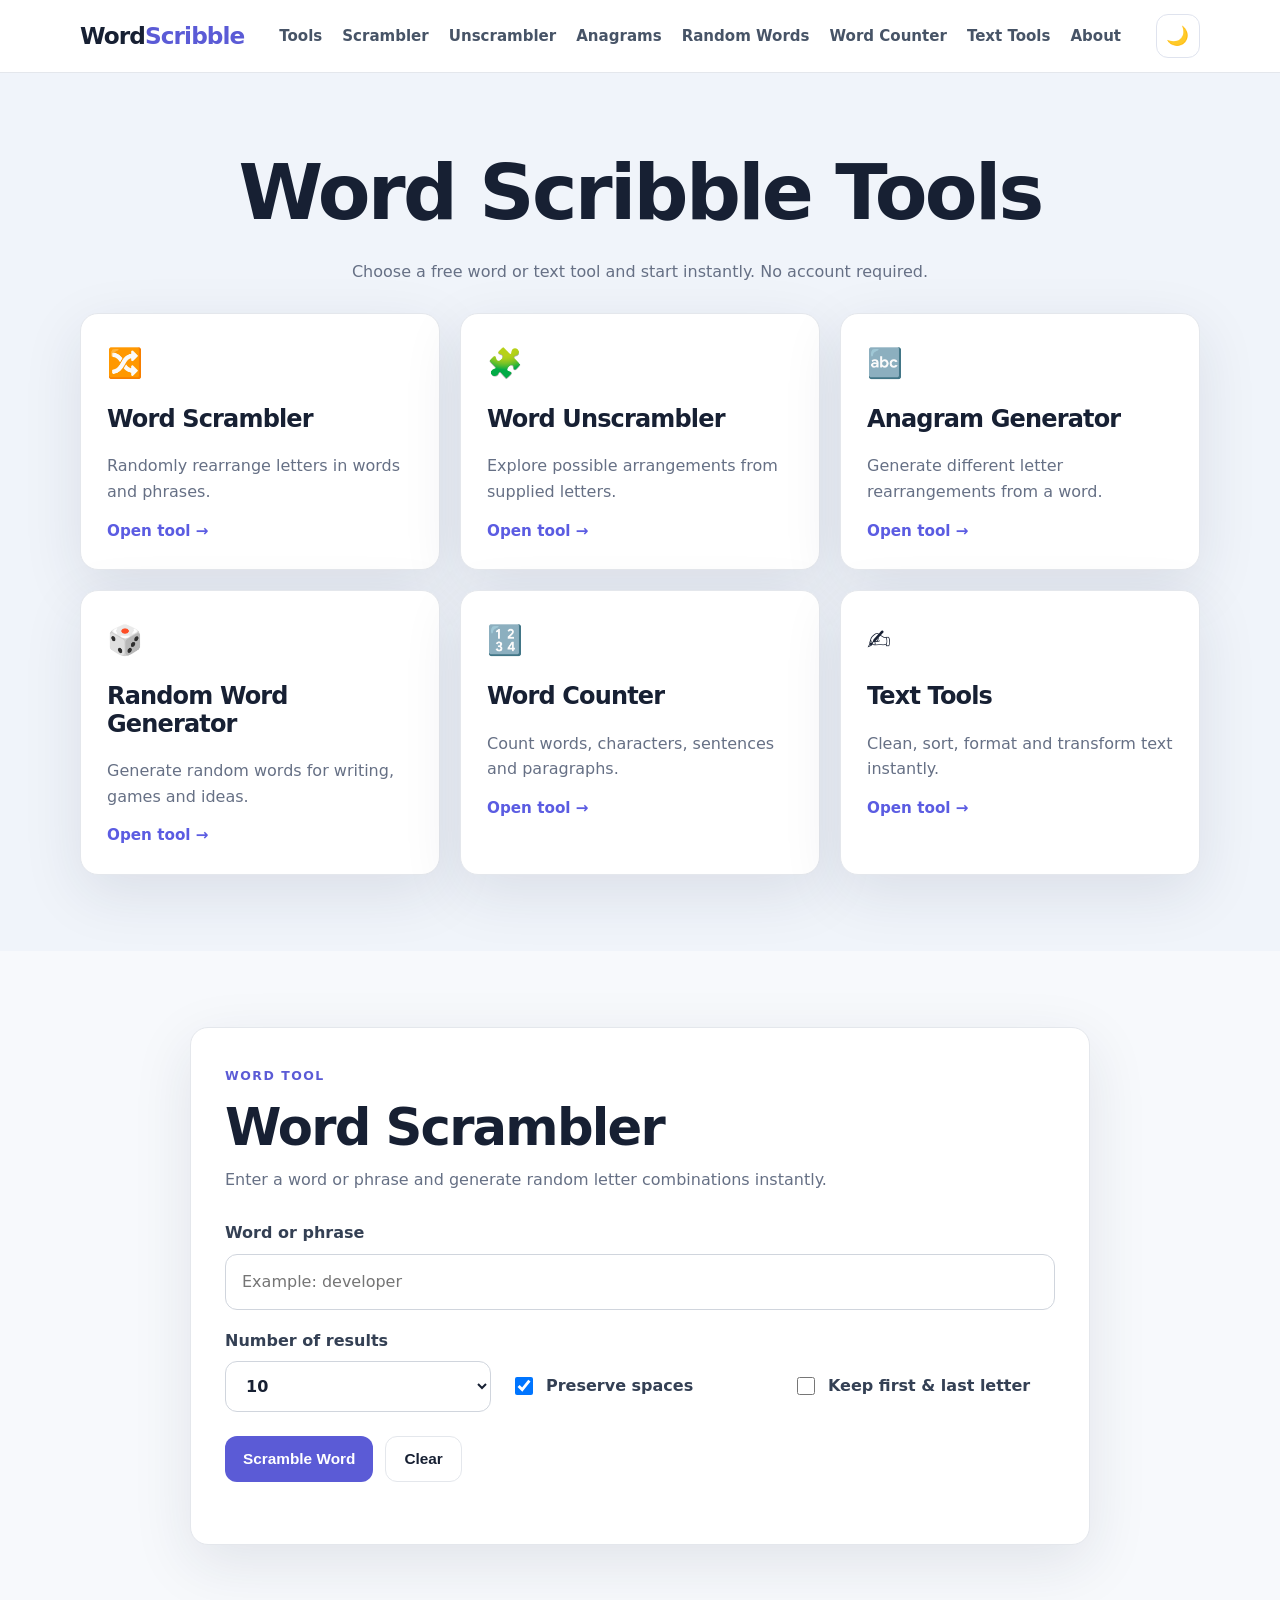
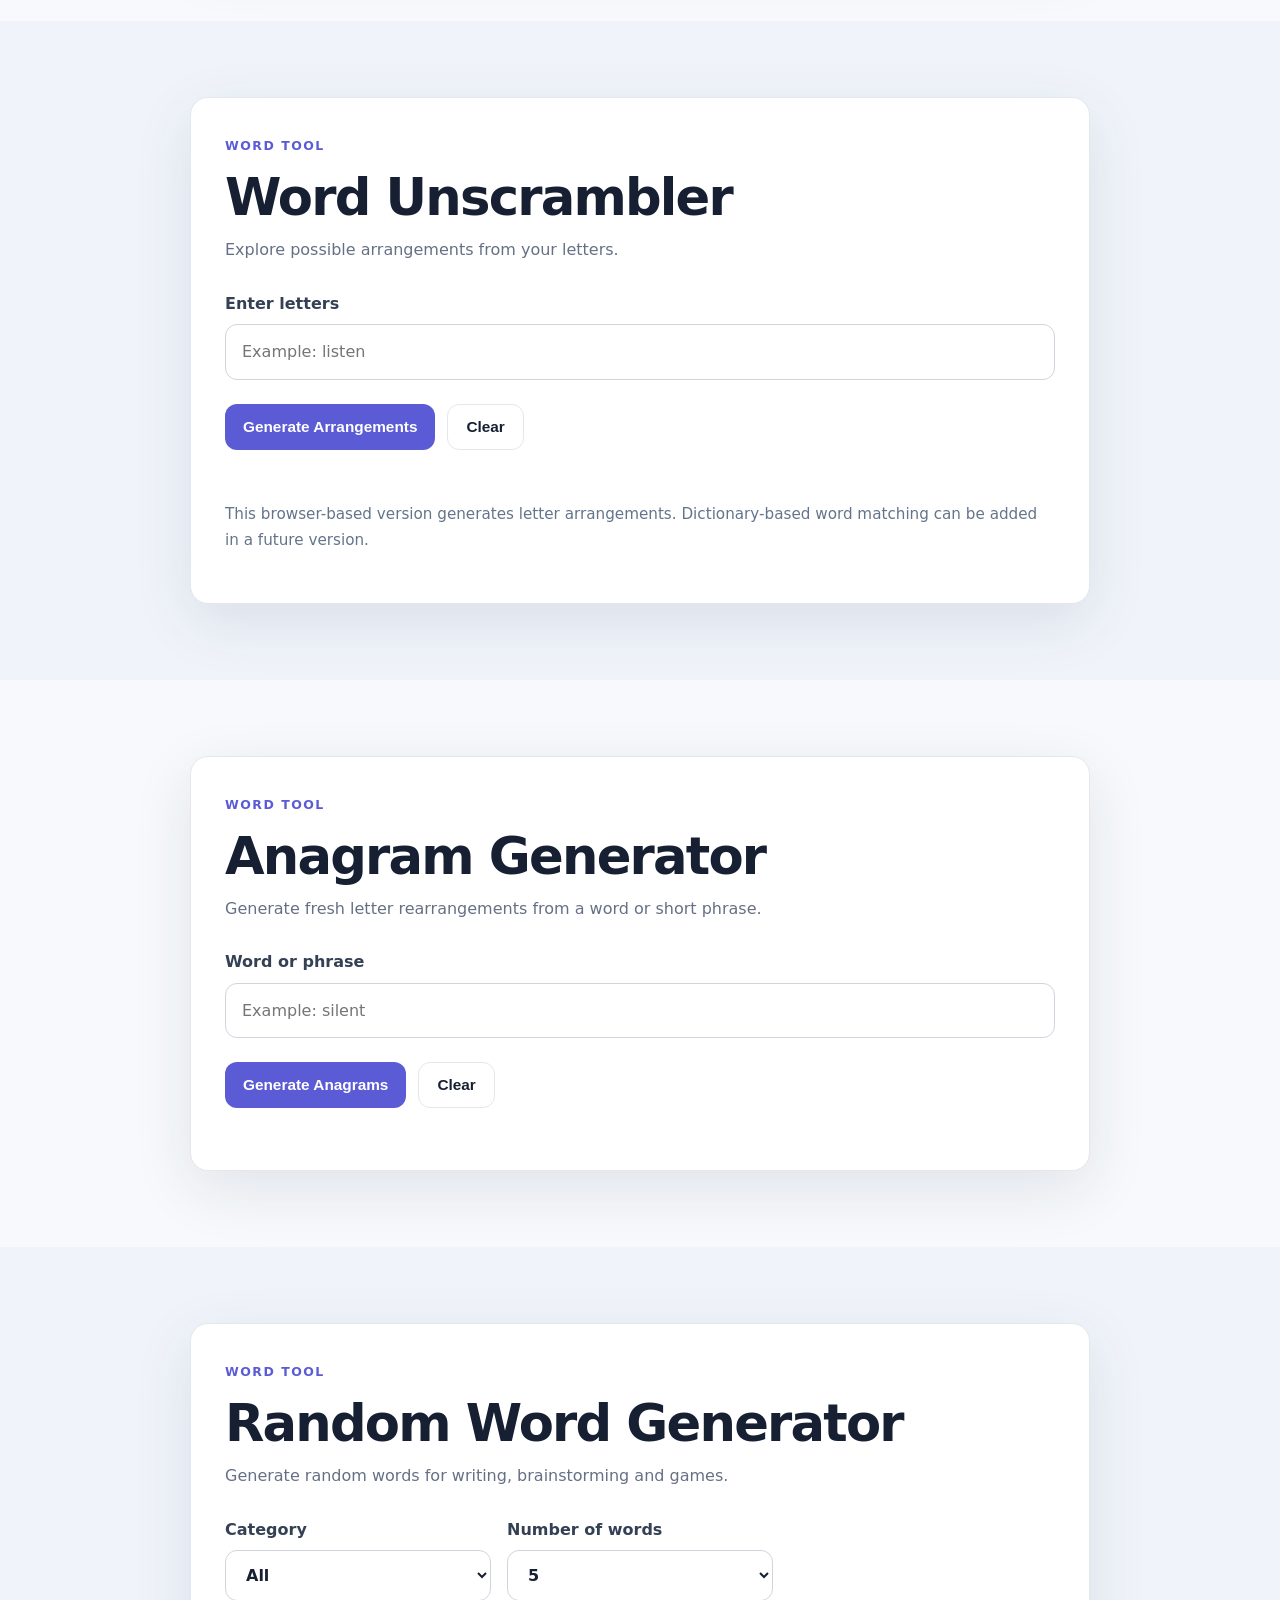
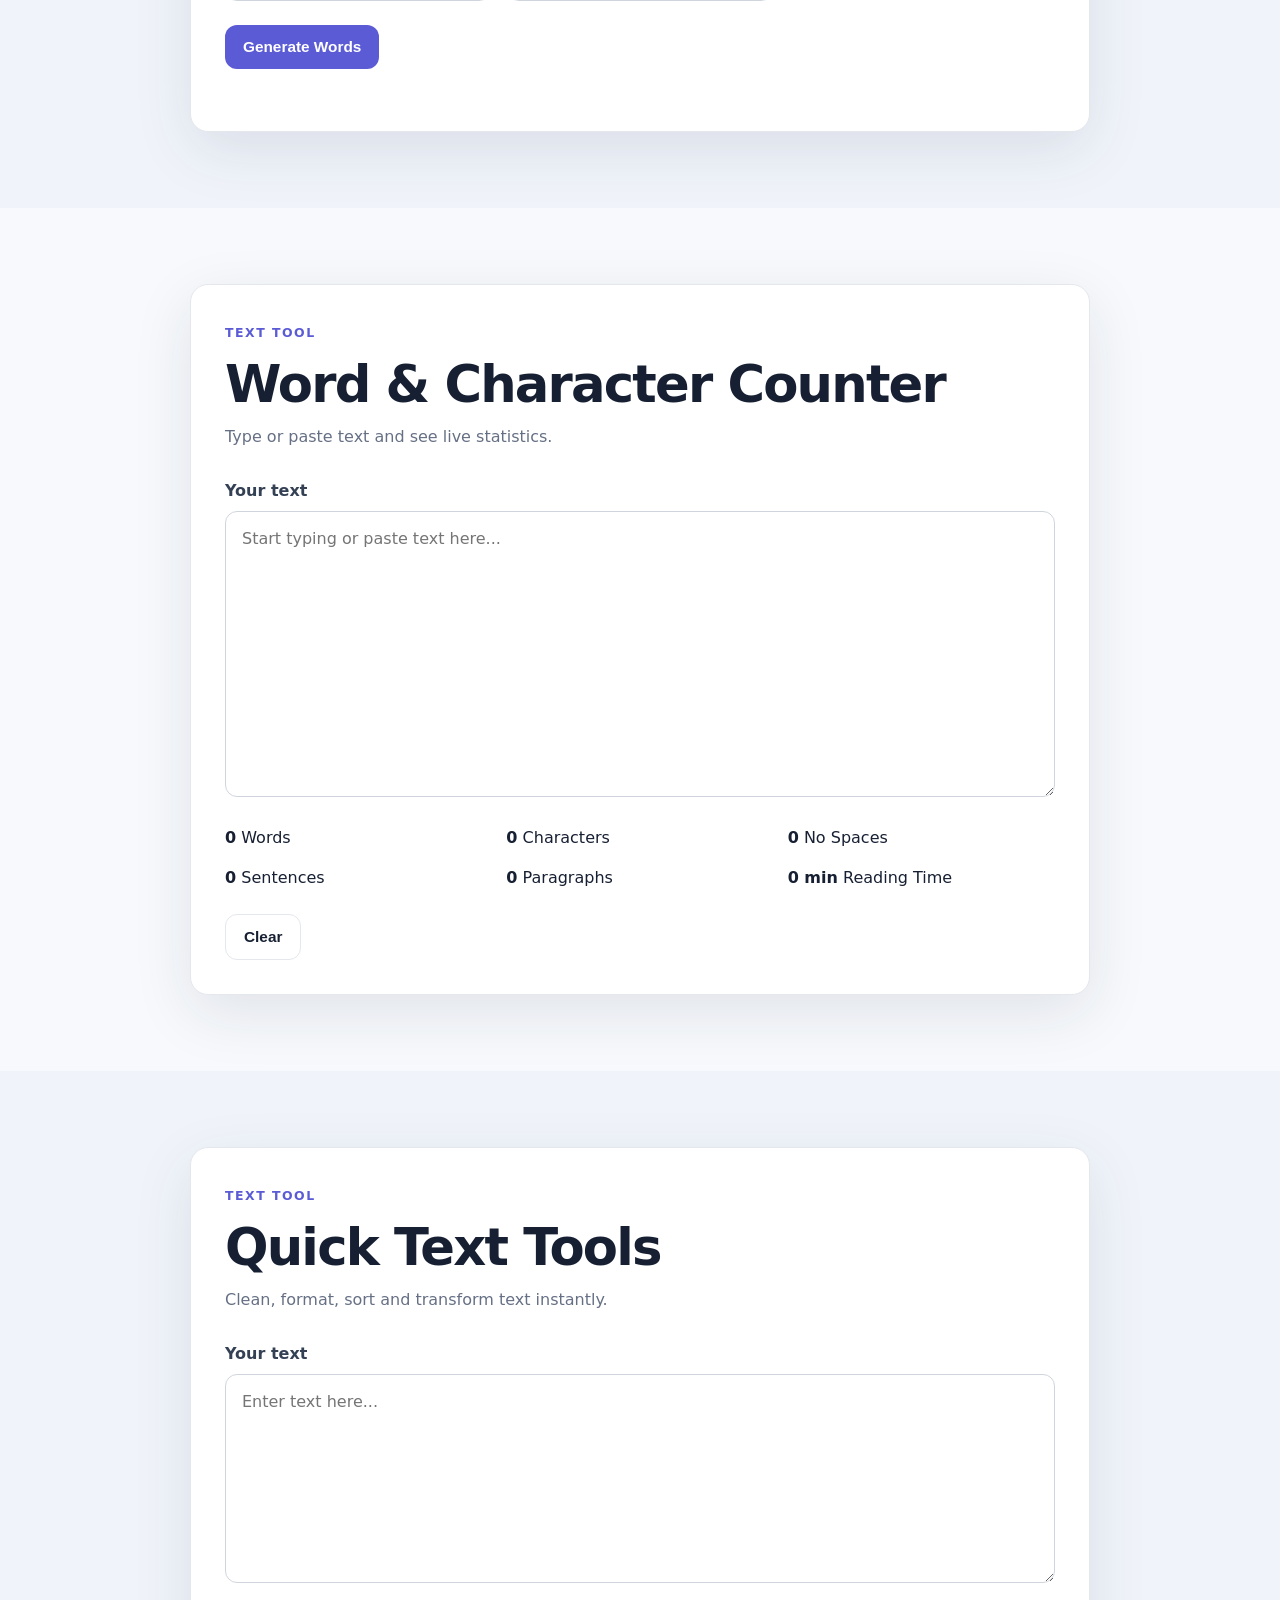
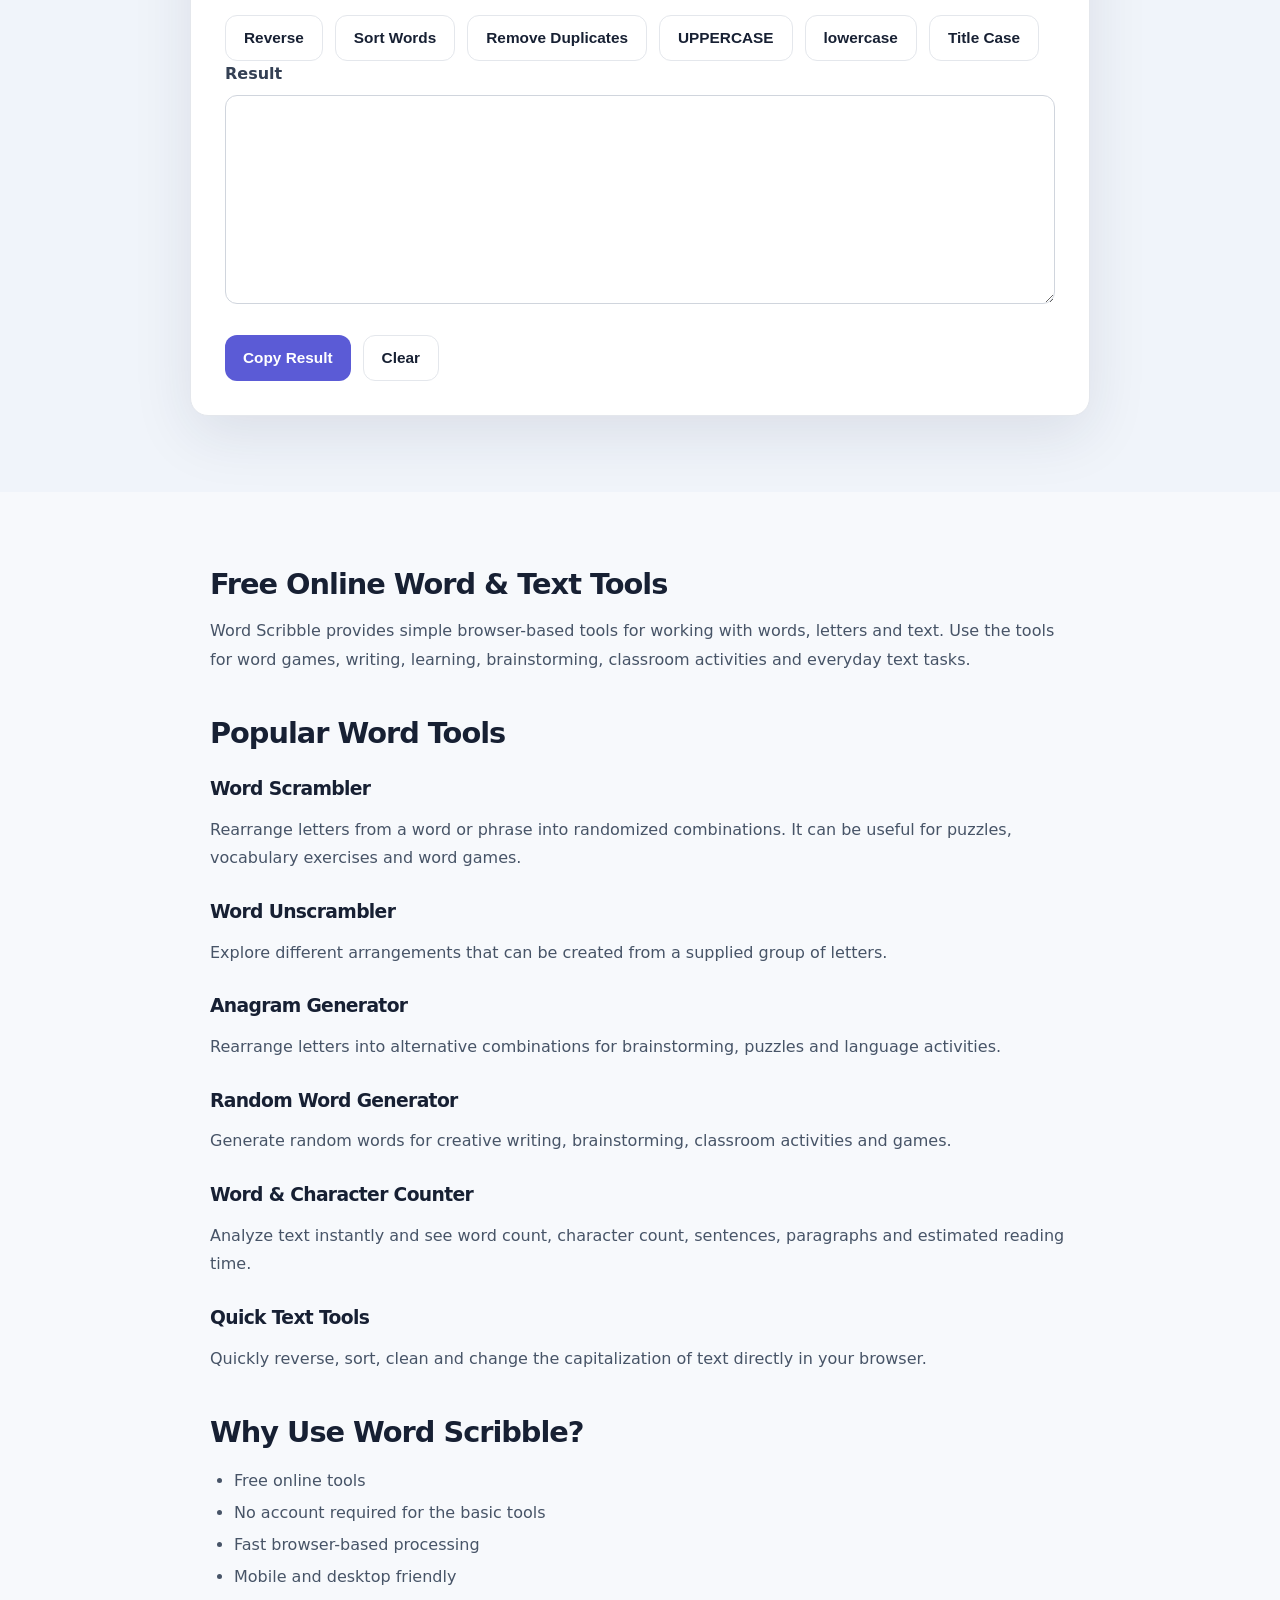
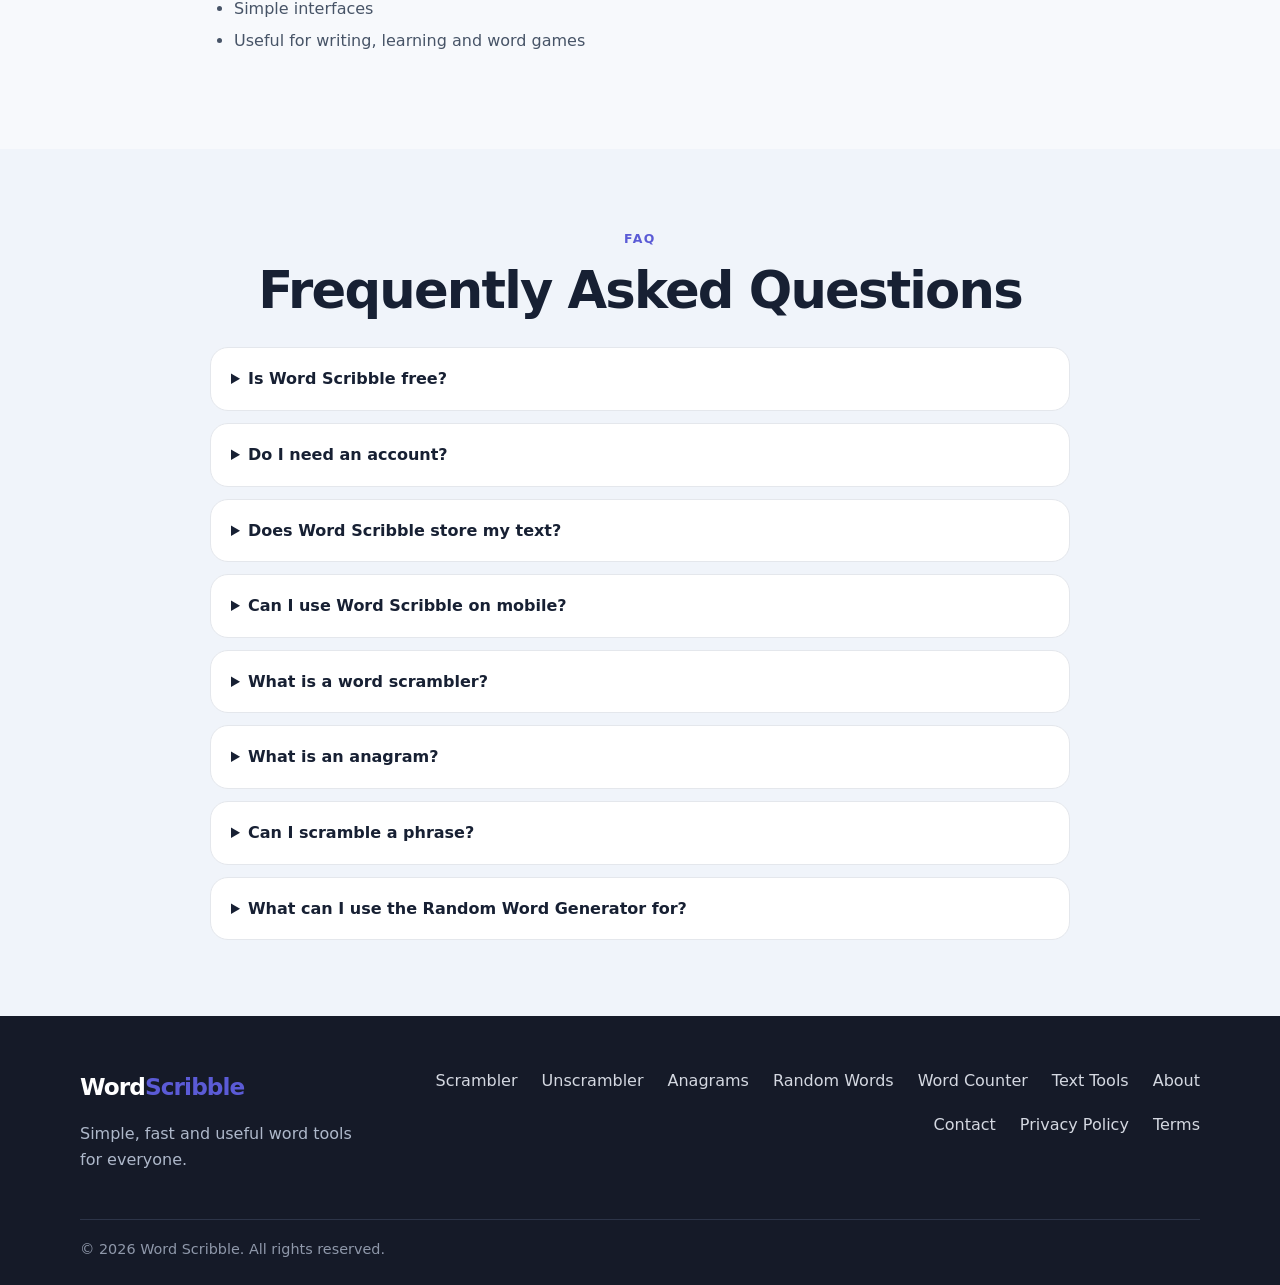
==== commit 1359e0e7: "Add dark mode" ====
--- a/index.html
+++ b/index.html
@@ -83,6 +83,16 @@
             </a>
 
         </nav>
+
+        <button
+    class="theme-toggle"
+    id="themeToggle"
+    type="button"
+    aria-label="Switch to dark mode"
+    title="Switch theme"
+>
+    🌙
+</button>
 
     </div>
 
--- a/style.css
+++ b/style.css
@@ -449,3 +449,279 @@
     }
 
 }
+/* =========================================================
+   THEME TOGGLE
+========================================================= */
+
+.theme-toggle {
+    width: 44px;
+    height: 44px;
+
+    display: inline-flex;
+    align-items: center;
+    justify-content: center;
+
+    flex-shrink: 0;
+
+    border: 1px solid #dfe3ee;
+    border-radius: 12px;
+
+    background: #ffffff;
+    color: #172033;
+
+    font-size: 1.15rem;
+
+    cursor: pointer;
+
+    transition:
+        background 0.2s ease,
+        border-color 0.2s ease,
+        transform 0.2s ease;
+}
+
+.theme-toggle:hover {
+    transform: translateY(-1px);
+    background: #f4f5ff;
+    border-color: #c7c9f7;
+}
+
+.theme-toggle:focus-visible {
+    outline: 3px solid rgba(91, 92, 226, 0.25);
+    outline-offset: 2px;
+}
+
+
+/* =========================================================
+   DARK MODE
+========================================================= */
+
+body.dark-mode {
+    background: #0f172a;
+    color: #e5e7eb;
+}
+
+
+/* Header */
+
+body.dark-mode .site-header {
+    background: #111827;
+    border-color: #273449;
+}
+
+body.dark-mode .brand {
+    color: #f8fafc;
+}
+
+body.dark-mode .nav-links a {
+    color: #cbd5e1;
+}
+
+body.dark-mode .nav-links a:hover {
+    color: #818cf8;
+}
+
+
+/* Main backgrounds */
+
+body.dark-mode main,
+body.dark-mode .section {
+    background: #0f172a;
+}
+
+body.dark-mode .section.alt {
+    background: #131d30;
+}
+
+
+/* Headings */
+
+body.dark-mode h1,
+body.dark-mode h2,
+body.dark-mode h3,
+body.dark-mode h4 {
+    color: #f8fafc;
+}
+
+body.dark-mode p {
+    color: #b8c4d6;
+}
+
+body.dark-mode .eyebrow {
+    color: #818cf8;
+}
+
+
+/* Tool cards */
+
+body.dark-mode .tool-card,
+body.dark-mode .feature-card {
+    background: #182235;
+    border-color: #2b3950;
+
+    box-shadow:
+        0 12px 35px
+        rgba(0, 0, 0, 0.18);
+}
+
+body.dark-mode .tool-card:hover,
+body.dark-mode .feature-card:hover {
+    border-color: #4f5f7a;
+}
+
+
+/* Form labels */
+
+body.dark-mode label {
+    color: #f1f5f9;
+}
+
+
+/* Inputs */
+
+body.dark-mode input,
+body.dark-mode textarea,
+body.dark-mode select,
+body.dark-mode .text-input,
+body.dark-mode .text-area {
+    background: #111827;
+    border-color: #37465d;
+    color: #f8fafc;
+}
+
+body.dark-mode input::placeholder,
+body.dark-mode textarea::placeholder {
+    color: #7f8da3;
+}
+
+body.dark-mode input:focus,
+body.dark-mode textarea:focus,
+body.dark-mode select:focus {
+    border-color: #818cf8;
+    outline: none;
+
+    box-shadow:
+        0 0 0 3px
+        rgba(129, 140, 248, 0.15);
+}
+
+
+/* Select options */
+
+body.dark-mode select option {
+    background: #111827;
+    color: #f8fafc;
+}
+
+
+/* Secondary buttons */
+
+body.dark-mode .btn.secondary {
+    background: #182235;
+    border-color: #37465d;
+    color: #f8fafc;
+}
+
+body.dark-mode .btn.secondary:hover {
+    background: #202c42;
+}
+
+
+/* Statistics */
+
+body.dark-mode .stat {
+    background: #131d30;
+    border-color: #2b3950;
+}
+
+body.dark-mode .stat strong {
+    color: #818cf8;
+}
+
+
+/* Generated results */
+
+body.dark-mode .result-chip {
+    background: #202b42;
+    border-color: #37465d;
+    color: #f1f5f9;
+}
+
+body.dark-mode .result-chip:hover {
+    background: #293650;
+    border-color: #818cf8;
+}
+
+body.dark-mode .result-message {
+    background: #182235;
+    border-color: #37465d;
+    color: #cbd5e1;
+}
+
+
+/* FAQ */
+
+body.dark-mode .faq details {
+    background: #182235;
+    border-color: #2b3950;
+}
+
+body.dark-mode .faq summary {
+    color: #f8fafc;
+}
+
+body.dark-mode .faq details p {
+    color: #b8c4d6;
+}
+
+
+/* Content pages */
+
+body.dark-mode .content-block {
+    color: #cbd5e1;
+}
+
+body.dark-mode .content-block h2,
+body.dark-mode .content-block h3 {
+    color: #f8fafc;
+}
+
+body.dark-mode .content-block a {
+    color: #a5b4fc;
+}
+
+
+/* Theme button itself */
+
+body.dark-mode .theme-toggle {
+    background: #182235;
+    border-color: #37465d;
+    color: #f8fafc;
+}
+
+body.dark-mode .theme-toggle:hover {
+    background: #202c42;
+    border-color: #818cf8;
+}
+
+
+/* Footer */
+
+body.dark-mode .site-footer {
+    background: #080e1c;
+}
+
+
+/* Mobile navigation */
+
+@media (max-width: 900px) {
+
+    body.dark-mode .nav-links {
+        background: #111827;
+        border-color: #2b3950;
+    }
+
+    body.dark-mode .nav-links a:hover {
+        background: #182235;
+    }
+
+}
